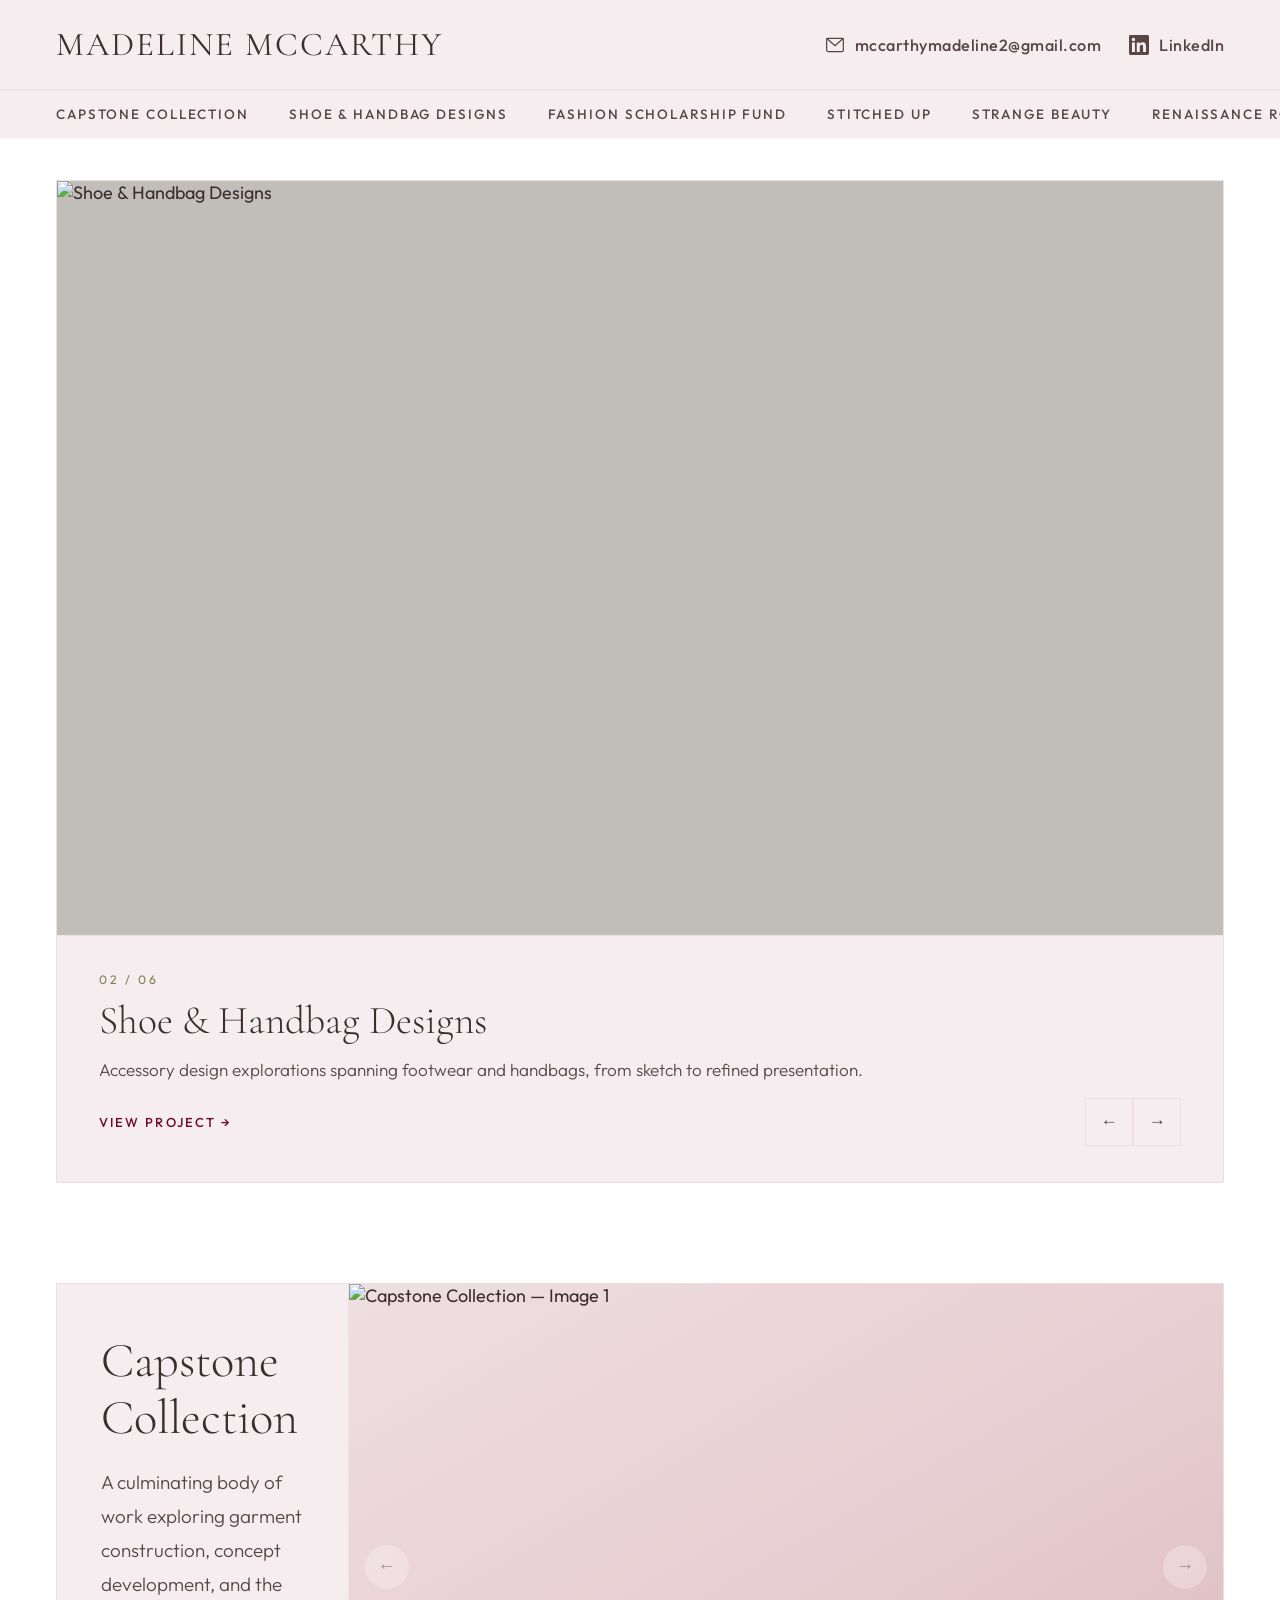
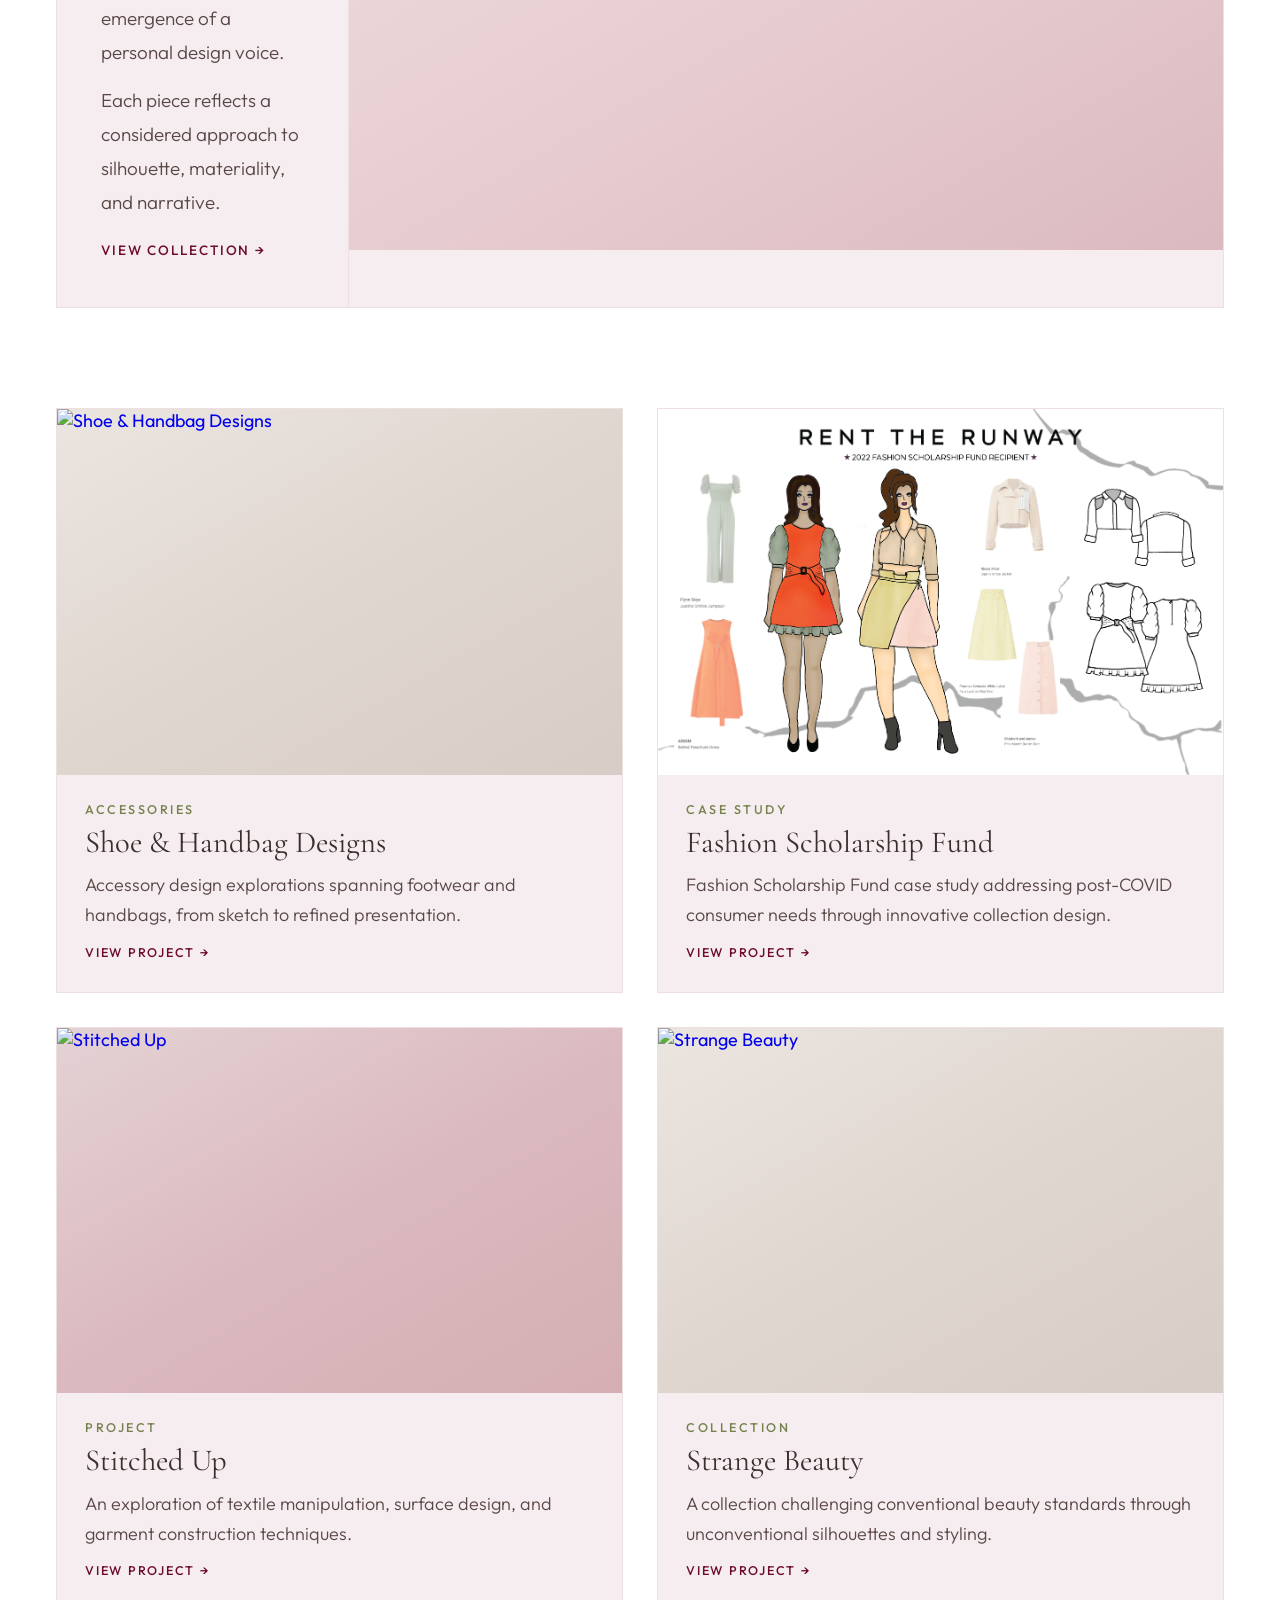
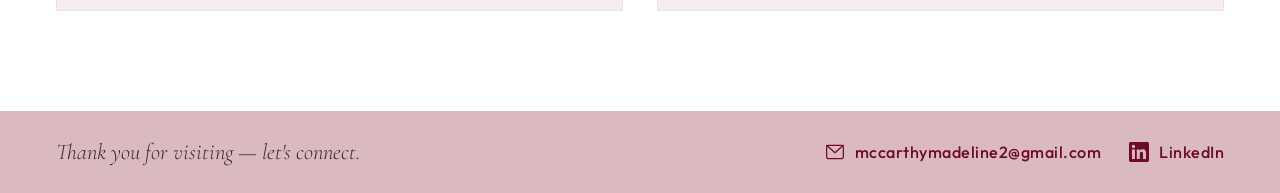
==== index.html @ 7f9cec61 "Fix Renaissance Romance nav link getting cut off in grid layouts The base .header-nav a has white-sp" ====
<!DOCTYPE html>
<html lang="en">
<head>
    <meta charset="UTF-8">
    <meta name="viewport" content="width=device-width, initial-scale=1.0">
    <title>Madeline McCarthy — Fashion Designer</title>
    <meta name="description" content="Madeline McCarthy - Fashion Designer specializing in children's wear, sleepwear, and trend-forward design.">
    <link rel="preconnect" href="https://fonts.googleapis.com">
    <link rel="preconnect" href="https://fonts.gstatic.com" crossorigin>
    <link href="https://fonts.googleapis.com/css2?family=Cormorant+Garamond:ital,wght@0,300;0,400;0,500;0,600;1,300;1,400&family=Outfit:wght@300;400;500;600&display=swap" rel="stylesheet">
    <style>
        :root {
            --gray: #C1BEB9;
            --gold-fusion: #75824D;
            --pale-silver: #DBBABF;
            --china-rose: #B05276;
            --burgundy: #7D0531;

            --white: #FFFFFF;
            --blush-whisper: #F5EDEF;
            --blush-mist: #EEDFE1;
            --pale-pink: #E8CED2;

            --text-primary: #3D2E2E;
            --text-body: #5A4646;
            --text-on-pale: #4A3636;
            --text-accent: #6E0A2C;

            --section-gap: 100px;
            --pad: 56px;
            --max-w: 1400px;

            --font-display: 'Cormorant Garamond', serif;
            --font-body: 'Outfit', sans-serif;
            --ease: cubic-bezier(0.25, 0.46, 0.45, 0.94);
        }

        *, *::before, *::after { margin: 0; padding: 0; box-sizing: border-box; }
        html { scroll-behavior: smooth; font-size: 112.5%; }
        body {
            font-family: var(--font-body);
            color: var(--text-primary);
            background: var(--white);
            overflow-x: hidden;
        }

        body.menu-open {
            overflow: hidden;
        }

        /* ========== HEADER ========== */
        .site-header {
            position: fixed;
            top: 0; left: 0; width: 100%;
            z-index: 1000;
            background: var(--blush-whisper);
            box-shadow: 0 1px 0 rgba(0,0,0,0.04);
        }

        .header-top {
            display: flex;
            align-items: center;
            justify-content: space-between;
            padding: 24px var(--pad);
        }

        .header-logo {
            flex-shrink: 0;
        }

        .header-logo a {
            font-family: var(--font-display);
            font-size: 1.85rem;
            font-weight: 400;
            letter-spacing: 0.06em;
            color: var(--text-primary);
            text-decoration: none;
            text-transform: uppercase;
            white-space: nowrap;
        }

        .site-header.menu-open .header-logo a { color: var(--text-primary); }

        /* Shared contact link style — header + footer */
        .contact-link {
            display: flex;
            align-items: center;
            gap: 10px;
            font-family: var(--font-body);
            font-size: 0.9rem;
            font-weight: 500;
            letter-spacing: 0.03em;
            text-decoration: none;
            transition: color 0.3s;
            white-space: nowrap;
        }

        .contact-link .c-icon {
            width: 20px; height: 20px;
            flex-shrink: 0;
        }

        /* Header contact colors */
        .header-contact {
            display: flex;
            align-items: center;
            justify-content: flex-end;
            gap: 28px;
            flex-wrap: nowrap;
        }

        .header-contact .contact-link {
            color: var(--text-body);
        }

        .header-contact .contact-link:hover { color: var(--china-rose); }

        .header-nav {
            border-top: 1px solid rgba(0,0,0,0.05);
            padding: 0 var(--pad);
            overflow-x: visible;
            scrollbar-width: none;
        }

        .header-nav::-webkit-scrollbar { display: none; }

        .header-nav ul {
            display: flex;
            align-items: center;
            list-style: none;
            white-space: nowrap;
        }

        .header-nav a {
            display: block;
            padding: 15px 20px;
            font-size: 0.75rem;
            font-weight: 500;
            letter-spacing: 0.14em;
            text-transform: uppercase;
            color: var(--text-body);
            text-decoration: none;
            position: relative;
            transition: color 0.3s;
            white-space: nowrap;
        }

        .header-nav li:first-child a { padding-left: 0; }

        .header-nav a::after {
            content: '';
            position: absolute;
            bottom: 9px; left: 18px; right: 18px;
            height: 1px;
            background: var(--china-rose);
            transform: scaleX(0);
            transform-origin: left;
            transition: transform 0.4s var(--ease);
        }

        .header-nav li:first-child a::after { left: 0; }
        .header-nav a:hover::after { transform: scaleX(1); }
        .header-nav a:hover { color: var(--china-rose); }

        .hamburger {
            display: none;
            flex-direction: column;
            gap: 5px;
            background: none;
            border: none;
            cursor: pointer;
            padding: 4px;
            z-index: 1001;
        }

        .hamburger span {
            display: block;
            width: 24px; height: 1.5px;
            background: var(--text-primary);
            transition: all 0.3s;
        }

        .site-header.menu-open .hamburger span { background: var(--text-primary); }

        .hamburger[aria-expanded="true"] span:nth-child(1) {
            transform: translateY(6.5px) rotate(45deg);
        }

        .hamburger[aria-expanded="true"] span:nth-child(2) {
            opacity: 0;
        }

        .hamburger[aria-expanded="true"] span:nth-child(3) {
            transform: translateY(-6.5px) rotate(-45deg);
        }

        /* ========== HERO CARD ========== */
        .hero {
            padding-top: 180px;
            padding-bottom: var(--section-gap);
            background: var(--white);
        }

        .hero-card {
            max-width: var(--max-w);
            margin: 0 auto;
            background: var(--blush-whisper);
            border: 1px solid var(--blush-mist);
            overflow: hidden;
        }

        .hero-card-image {
            position: relative;
            width: 100%;
            aspect-ratio: 17/11;
            overflow: hidden;
            background: var(--gray);
        }

        .hero-slide {
            position: absolute; inset: 0;
            opacity: 0;
            z-index: 0;
            transition: opacity 1.2s var(--ease);
        }

        .hero-slide.active { opacity: 1; z-index: 1; }

        .hero-slide img {
            width: 100%;
            height: 100%;
            object-fit: contain;
            display: block;
        }

        .hero-card-info {
            padding: 36px 42px;
            border-top: 1px solid var(--blush-mist);
        }

        .hero-card-text {
            min-width: 0;
        }

        .hero-card-bottom {
            display: flex;
            align-items: center;
            justify-content: space-between;
            margin-top: 14px;
        }

        .counter-text {
            font-size: 0.68rem;
            letter-spacing: 0.22em;
            text-transform: uppercase;
            color: var(--gold-fusion);
            margin-bottom: 10px;
        }

        .hero-card-info h2 {
            font-family: var(--font-display);
            font-size: 2.2rem;
            font-weight: 300;
            color: var(--text-primary);
            line-height: 1.2;
            margin-bottom: 10px;
        }

        .hero-card-info p {
            font-size: 0.95rem;
            font-weight: 300;
            color: var(--text-body);
            line-height: 1.7;
        }

        .hero-link {
            display: inline-block;
            font-size: 0.72rem;
            font-weight: 500;
            letter-spacing: 0.16em;
            text-transform: uppercase;
            color: var(--text-accent);
            text-decoration: none;
            transition: color 0.3s;
        }

        .hero-link:hover { color: var(--china-rose); }

        .arrow-row {
            display: flex;
            gap: 1px;
            flex-shrink: 0;
        }

        .arrow-btn {
            width: 48px; height: 48px;
            border: 1px solid var(--blush-mist);
            background: transparent;
            color: var(--text-body);
            cursor: pointer;
            display: flex;
            align-items: center;
            justify-content: center;
            font-size: 0.95rem;
            transition: all 0.3s;
        }

        .arrow-btn:hover {
            background: var(--blush-mist);
            color: var(--text-accent);
            border-color: var(--pale-pink);
        }

        .arrow-btn + .arrow-btn { margin-left: -1px; }

        /* Placeholders and images */
        .ph {
            width: 100%; height: 100%;
            display: flex;
            align-items: center;
            justify-content: center;
            position: relative;
            overflow: hidden;
        }

        .ph img {
            width: 100%;
            height: 100%;
            object-fit: contain;
            display: block;
        }

        .ph-blush { background: linear-gradient(150deg, #eedfe1 0%, #e8ced2 50%, #dbbabf 100%); }
        .ph-silver { background: linear-gradient(150deg, #e4d2d5 0%, #dbbabf 50%, #d4aeb3 100%); }
        .ph-light { background: linear-gradient(150deg, #ebe5e0 0%, #e0d6d0 50%, #d8cdc6 100%); }

        /* ========== CONTENT WRAPPER ========== */
        .content-wrap {
            max-width: var(--max-w);
            margin: 0 auto;
            padding: 0 var(--pad);
        }

        /* ========== FEATURED ========== */
        .featured-wrap {
            padding-bottom: var(--section-gap);
        }

        .featured {
            display: grid;
            grid-template-columns: 1fr 3fr;
            background: var(--blush-whisper);
            border: 1px solid var(--blush-mist);
            max-width: var(--max-w);
            margin: 0 auto;
        }

        .featured-text {
            display: flex;
            flex-direction: column;
            justify-content: center;
            padding: 48px 44px;
            border-right: 1px solid var(--blush-mist);
        }

        .featured-text h2 {
            font-family: var(--font-display);
            font-size: 2.7rem;
            font-weight: 300;
            color: var(--text-primary);
            line-height: 1.18;
            margin-bottom: 18px;
        }

        .featured-text p {
            font-size: 1.05rem;
            font-weight: 300;
            color: var(--text-body);
            line-height: 1.8;
            margin-bottom: 14px;
        }

        .featured-cta {
            display: inline-block;
            margin-top: 8px;
            font-size: 0.75rem;
            font-weight: 500;
            letter-spacing: 0.14em;
            text-transform: uppercase;
            color: var(--text-accent);
            text-decoration: none;
            transition: color 0.3s;
        }

        .featured-cta:hover {
            color: var(--china-rose);
        }

        /* Featured slideshow */
        .feat-ss {
            position: relative;
            overflow: hidden;
            aspect-ratio: 17/11;
        }

        .feat-slide {
            position: absolute; inset: 0;
            opacity: 0;
            z-index: 0;
            transition: opacity 0.8s var(--ease);
        }

        .feat-slide.active { opacity: 1; z-index: 1; }

        .feat-arrow {
            position: absolute;
            top: 50%;
            transform: translateY(-50%);
            z-index: 5;
            width: 44px; height: 44px;
            border: none;
            border-radius: 50%;
            background: rgba(255,255,255,0.25);
            color: rgba(61,46,46,0.45);
            cursor: pointer;
            display: flex;
            align-items: center;
            justify-content: center;
            font-size: 1rem;
            transition: background 0.3s, color 0.3s;
        }

        .feat-arrow:hover {
            background: rgba(255,255,255,0.55);
            color: var(--text-primary);
        }

        .feat-arrow--prev { left: 16px; }
        .feat-arrow--next { right: 16px; }

        /* ========== WORKS ========== */
        .works-wrap {
            padding-bottom: var(--section-gap);
        }

        .works-grid {
            display: grid;
            grid-template-columns: 1fr 1fr;
            gap: 34px;
            max-width: var(--max-w);
            margin: 0 auto;
        }

        .work-card {
            background: var(--blush-whisper);
            overflow: hidden;
            text-decoration: none;
            display: block;
            border: 1px solid var(--blush-mist);
            transition: transform 0.5s var(--ease), box-shadow 0.5s var(--ease);
        }

        .work-card:hover {
            transform: translateY(-3px);
            box-shadow: 0 10px 32px rgba(176,82,118,0.07);
        }

        .work-card-image {
            width: 100%;
            aspect-ratio: 17/11;
            overflow: hidden;
        }

        .work-card-body { padding: 26px 28px 30px; }

        .work-card-tag {
            font-size: 0.7rem;
            font-weight: 500;
            letter-spacing: 0.2em;
            text-transform: uppercase;
            color: var(--gold-fusion);
            margin-bottom: 6px;
        }

        .work-card h3 {
            font-family: var(--font-display);
            font-size: 1.7rem;
            font-weight: 400;
            color: var(--text-primary);
            line-height: 1.3;
            margin-bottom: 8px;
        }

        .work-desc {
            font-size: 1rem;
            font-weight: 300;
            color: var(--text-body);
            line-height: 1.65;
        }

        .work-view {
            display: inline-block;
            margin-top: 14px;
            font-size: 0.7rem;
            font-weight: 500;
            letter-spacing: 0.14em;
            text-transform: uppercase;
            color: var(--text-accent);
            transition: color 0.3s;
        }

        .work-card:hover .work-view { color: var(--china-rose); }

        /* ========== FOOTER ========== */
        .site-footer {
            background: var(--pale-silver);
            padding: 24px var(--pad);
        }

        .footer-inner {
            display: flex;
            align-items: center;
            justify-content: space-between;
        }

        .footer-message p {
            font-family: var(--font-display);
            font-size: 1.25rem;
            font-weight: 300;
            font-style: italic;
            color: var(--text-primary);
            line-height: 1.5;
            white-space: nowrap;
        }

        .footer-contact {
            display: flex;
            align-items: center;
            gap: 28px;
            flex-shrink: 0;
        }

        .footer-contact .contact-link {
            color: var(--text-accent);
        }

        .footer-contact .contact-link:hover { color: var(--china-rose); }

        /* ========== RESPONSIVE ========== */

        /* --- 3-column nav grid --- */
        @media (max-width: 1240px) {
            .header-top {
                gap: 12px 20px;
            }

            .header-contact {
                gap: 10px 18px;
            }

            .header-contact .contact-link {
                font-size: 0.82rem;
            }

            .header-nav ul {
                display: grid;
                grid-template-columns: repeat(3, minmax(0, 1fr));
                column-gap: 22px;
                row-gap: 2px;
                white-space: normal;
            }

            .header-nav li {
                min-width: 0;
            }

            .header-nav a {
                padding: 12px 0;
                font-size: 0.7rem;
                letter-spacing: 0.12em;
                white-space: normal;
            }

            .header-nav a::after {
                left: 0;
                right: 0;
            }
        }

        @media (max-width: 1024px) {
            :root { --pad: 42px; --section-gap: 72px; }
            .featured { grid-template-columns: 1fr 2fr; }
            .featured-text { padding: 40px 34px; }
            .featured-text h2 { font-size: 2rem; }
        }

        /* --- 2-column nav grid --- */
        @media (max-width: 1040px) {
            .header-contact {
                gap: 8px 12px;
            }

            .header-contact .contact-link {
                font-size: 0.76rem;
            }

            .header-nav ul {
                grid-template-columns: repeat(2, minmax(0, 1fr));
                column-gap: 16px;
            }

            .header-nav a {
                font-size: 0.68rem;
            }
        }

        /* Hide contact from top bar when 2-col grid is tight */
        @media (max-width: 860px) {
            .header-contact {
                display: none;
            }

            .header-top {
                padding: 18px var(--pad);
            }
        }

        /* --- Hamburger menu --- */
        @media (max-width: 680px) {
            .hamburger { display: flex; }
            .header-contact, .header-nav { display: none; }

            .header-nav.open {
                display: flex;
                flex-direction: column;
                justify-content: flex-start;
                position: fixed;
                top: 0; left: 0;
                width: 100%; height: 100vh;
                background: var(--white);
                padding: 90px 28px 32px;
                border: none;
                z-index: 999;
                overflow-y: auto;
            }

            .header-nav.open ul {
                display: flex;
                flex-direction: column;
                align-items: flex-start;
                width: 100%;
            }

            .header-nav.open li {
                width: 100%;
            }

            .header-nav.open a {
                font-size: 0.92rem;
                padding: 14px 0;
                color: var(--text-primary) !important;
            }

            .header-nav.open a::after {
                display: none;
            }

            .header-nav.open .mobile-contact {
                display: flex !important;
                flex-direction: column;
                align-items: flex-start;
                gap: 14px;
                margin-top: auto;
                padding-top: 24px;
                border-top: 1px solid var(--pale-pink);
                width: 100%;
            }

            .header-nav.open .mobile-contact .contact-link {
                display: flex;
                flex-direction: row;
                align-items: center;
                color: var(--text-primary) !important;
                font-size: 0.8rem;
                gap: 10px;
                line-height: 1.2;
                white-space: normal;
            }

            .header-nav.open .mobile-contact .contact-link::after { display: none; }
            .header-nav.open .mobile-contact .c-icon {
                filter: none;
                width: 20px;
                height: 20px;
                flex-shrink: 0;
            }
        }

        @media (max-width: 768px) {
            :root { --pad: 28px; --section-gap: 80px; }

            .hero-card-info {
                padding: 24px var(--pad);
            }

            .hero-card-info h2 { font-size: 1.55rem; }

            .hero-card-bottom {
                flex-direction: column;
                align-items: flex-start;
                gap: 16px;
            }

            .featured {
                grid-template-columns: 1fr;
                min-height: auto;
            }

            .featured-text {
                padding: 32px var(--pad);
                border-right: none;
                border-bottom: 1px solid var(--blush-mist);
            }

            .works-grid { grid-template-columns: 1fr; }

            .site-footer { padding: 24px var(--pad); }

            .footer-inner {
                flex-direction: column;
                align-items: center;
                gap: 18px;
                text-align: center;
            }

            .footer-message p { white-space: normal; }

            .footer-contact {
                flex-direction: column;
                align-items: center;
                gap: 10px;
            }
        }
    </style>
</head>
<body>

    <!-- HEADER -->
    <header class="site-header" id="siteHeader">
        <div class="header-top">
            <div class="header-logo"><a href="index.html">Madeline McCarthy</a></div>
            <div class="header-contact">
                <a href="mailto:mccarthymadeline2@gmail.com" class="contact-link">
                    <svg class="c-icon" viewBox="0 0 24 24" fill="none" stroke="currentColor" stroke-width="1.5" stroke-linecap="round" stroke-linejoin="round"><rect x="2" y="4" width="20" height="16" rx="2"/><path d="M22 4L12 13L2 4"/></svg>
                    mccarthymadeline2@gmail.com
                </a>
                <a href="https://www.linkedin.com/in/madeline-mccarthy-31020b167" target="_blank" class="contact-link">
                    <svg class="c-icon" viewBox="0 0 24 24" fill="currentColor"><path d="M20.447 20.452h-3.554v-5.569c0-1.328-.027-3.037-1.852-3.037-1.853 0-2.136 1.445-2.136 2.939v5.667H9.351V9h3.414v1.561h.046c.477-.9 1.637-1.85 3.37-1.85 3.601 0 4.267 2.37 4.267 5.455v6.286zM5.337 7.433a2.062 2.062 0 01-2.063-2.065 2.064 2.064 0 112.063 2.065zm1.782 13.019H3.555V9h3.564v11.452zM22.225 0H1.771C.792 0 0 .774 0 1.729v20.542C0 23.227.792 24 1.771 24h20.451C23.2 24 24 23.227 24 22.271V1.729C24 .774 23.2 0 22.222 0h.003z"/></svg>
                    LinkedIn
                </a>
            </div>
            <button class="hamburger" id="hamburger" type="button" aria-label="Open menu" aria-controls="headerNav" aria-expanded="false"><span></span><span></span><span></span></button>
        </div>
        <nav class="header-nav" id="headerNav">
            <ul>
                <li><a href="senior-thesis.html">Capstone Collection</a></li>
                <li><a href="shoe-handbag.html">Shoe &amp; Handbag Designs</a></li>
                <li><a href="fsf-case-study.html">Fashion Scholarship Fund</a></li>
                <li><a href="stitched-up.html">Stitched Up</a></li>
                <li><a href="strange-beauty.html">Strange Beauty</a></li>
                <li><a href="renaissance-romance.html">Renaissance Romance</a></li>
            </ul>
            <div class="mobile-contact" style="display:none">
                <a href="mailto:mccarthymadeline2@gmail.com" class="contact-link">
                    <svg class="c-icon" viewBox="0 0 24 24" fill="none" stroke="currentColor" stroke-width="1.5" stroke-linecap="round" stroke-linejoin="round"><rect x="2" y="4" width="20" height="16" rx="2"/><path d="M22 4L12 13L2 4"/></svg>
                    mccarthymadeline2@gmail.com
                </a>
                <a href="https://www.linkedin.com/in/madeline-mccarthy-31020b167" target="_blank" class="contact-link">
                    <svg class="c-icon" viewBox="0 0 24 24" fill="currentColor"><path d="M20.447 20.452h-3.554v-5.569c0-1.328-.027-3.037-1.852-3.037-1.853 0-2.136 1.445-2.136 2.939v5.667H9.351V9h3.414v1.561h.046c.477-.9 1.637-1.85 3.37-1.85 3.601 0 4.267 2.37 4.267 5.455v6.286zM5.337 7.433a2.062 2.062 0 01-2.063-2.065 2.064 2.064 0 112.063 2.065zm1.782 13.019H3.555V9h3.564v11.452zM22.225 0H1.771C.792 0 0 .774 0 1.729v20.542C0 23.227.792 24 1.771 24h20.451C23.2 24 24 23.227 24 22.271V1.729C24 .774 23.2 0 22.222 0h.003z"/></svg>
                    LinkedIn
                </a>
            </div>
        </nav>
    </header>

    <!-- HERO -->
    <section class="hero" id="hero">
        <div class="content-wrap">
            <div class="hero-card">
                <div class="hero-card-image" id="heroImageWrap">
                    <div class="hero-slide active"><img src="images/hero/01_Website_Title_Pgs_SS3_Perspective.png" alt="Capstone Collection"></div>
                    <div class="hero-slide"><img src="images/hero/02_Website_Title_Pgs_SS2_Expression.png" alt="Shoe &amp; Handbag Designs"></div>
                    <div class="hero-slide"><img src="images/hero/03_Website_Title_Pgs_SS1_RTR_X_Stitched_Up.png" alt="Fashion Scholarship Fund"></div>
                    <div class="hero-slide"><img src="images/hero/04_Website_Title_Pgs_SS5_Stitched_Up.png" alt="Stitched Up"></div>
                    <div class="hero-slide"><img src="images/hero/05_Website_Title_Pgs_SS4_Strange_Beauty.png" alt="Strange Beauty"></div>
                    <div class="hero-slide"><img src="images/hero/06_Website_Title_Pgs_SS6_Renaissance_Romance.png" alt="Renaissance Romance"></div>
                </div>
                <div class="hero-card-info">
                    <div class="hero-card-text">
                        <div class="counter-text" id="heroCounter">01 / 06</div>
                        <h2 id="heroTitle">Capstone Collection</h2>
                        <p id="heroDesc">A culminating body of work exploring garment construction, concept development, and personal design voice.</p>
                    </div>
                    <div class="hero-card-bottom">
                        <a href="senior-thesis.html" class="hero-link" id="heroLink">View Project &rarr;</a>
                        <div class="arrow-row">
                            <button class="arrow-btn" id="heroPrev" aria-label="Previous">&#8592;</button>
                            <button class="arrow-btn" id="heroNext" aria-label="Next">&#8594;</button>
                        </div>
                    </div>
                </div>
            </div>
        </div>
    </section>

    <!-- FEATURED -->
    <div class="content-wrap featured-wrap" id="featuredSection">
        <div class="featured">
            <div class="featured-text">
                <h2>Capstone Collection</h2>
                <p>A culminating body of work exploring garment construction, concept development, and the emergence of a personal design voice.</p>
                <p>Each piece reflects a considered approach to silhouette, materiality, and narrative.</p>
                <a href="senior-thesis.html" class="featured-cta">View Collection &rarr;</a>
            </div>
            <div class="feat-ss" id="featSS">
                <div class="feat-slide active"><div class="ph ph-blush"><img src="images/featured/01_Website_Title_Pgs_Highlight_Perspective_1.png" alt="Capstone Collection — Image 1"></div></div>
                <div class="feat-slide"><div class="ph ph-silver"><img src="images/featured/02_Website_Title_Pgs_Highlight_Perspective_2.png" alt="Capstone Collection — Image 2"></div></div>
                <div class="feat-slide"><div class="ph ph-blush"><img src="images/featured/03_Website_Title_Pgs_Highlight_Perspective_3.png" alt="Capstone Collection — Image 3"></div></div>
                <div class="feat-slide"><div class="ph ph-silver"><img src="images/featured/04_Website_Title_Pgs_Highlight_Perspective_4.png" alt="Capstone Collection — Image 4"></div></div>

                <button class="feat-arrow feat-arrow--prev" id="featPrev" aria-label="Previous">&#8592;</button>
                <button class="feat-arrow feat-arrow--next" id="featNext" aria-label="Next">&#8594;</button>
            </div>
        </div>
    </div>

    <!-- WORKS -->
    <div class="content-wrap works-wrap">
        <div class="works-grid">
            <a href="shoe-handbag.html" class="work-card">
                <div class="work-card-image"><div class="ph ph-light"><img src="images/cards/01_Website_Title_Pgs_SS2_Expression.png" alt="Shoe &amp; Handbag Designs"></div></div>
                <div class="work-card-body">
                    <div class="work-card-tag">Accessories</div>
                    <h3>Shoe &amp; Handbag Designs</h3>
                    <p class="work-desc">Accessory design explorations spanning footwear and handbags, from sketch to refined presentation.</p>
                    <span class="work-view">View Project &rarr;</span>
                </div>
            </a>
            <a href="fsf-case-study.html" class="work-card">
                <div class="work-card-image"><div class="ph ph-blush"><img src="images/cards/02_Website_Title_Pgs_SS1_RTR_X_Stitched_Up.png" alt="Fashion Scholarship Fund"></div></div>
                <div class="work-card-body">
                    <div class="work-card-tag">Case Study</div>
                    <h3>Fashion Scholarship Fund</h3>
                    <p class="work-desc">Fashion Scholarship Fund case study addressing post-COVID consumer needs through innovative collection design.</p>
                    <span class="work-view">View Project &rarr;</span>
                </div>
            </a>
            <a href="stitched-up.html" class="work-card">
                <div class="work-card-image"><div class="ph ph-silver"><img src="images/cards/03_Website_Title_Pgs_SS5_Stitched_Up.png" alt="Stitched Up"></div></div>
                <div class="work-card-body">
                    <div class="work-card-tag">Project</div>
                    <h3>Stitched Up</h3>
                    <p class="work-desc">An exploration of textile manipulation, surface design, and garment construction techniques.</p>
                    <span class="work-view">View Project &rarr;</span>
                </div>
            </a>
            <a href="strange-beauty.html" class="work-card">
                <div class="work-card-image"><div class="ph ph-light"><img src="images/cards/04_Website_Title_Pgs_SS4_Strange_Beauty.png" alt="Strange Beauty"></div></div>
                <div class="work-card-body">
                    <div class="work-card-tag">Collection</div>
                    <h3>Strange Beauty</h3>
                    <p class="work-desc">A collection challenging conventional beauty standards through unconventional silhouettes and styling.</p>
                    <span class="work-view">View Project &rarr;</span>
                </div>
            </a>
        </div>
    </div>

    <!-- FOOTER -->
    <footer class="site-footer">
        <div class="footer-inner">
            <div class="footer-message"><p>Thank you for visiting — let's connect.</p></div>
            <div class="footer-contact">
                <a href="mailto:mccarthymadeline2@gmail.com" class="contact-link">
                    <svg class="c-icon" viewBox="0 0 24 24" fill="none" stroke="currentColor" stroke-width="1.5" stroke-linecap="round" stroke-linejoin="round"><rect x="2" y="4" width="20" height="16" rx="2"/><path d="M22 4L12 13L2 4"/></svg>
                    mccarthymadeline2@gmail.com
                </a>
                <a href="https://www.linkedin.com/in/madeline-mccarthy-31020b167" target="_blank" class="contact-link">
                    <svg class="c-icon" viewBox="0 0 24 24" fill="currentColor"><path d="M20.447 20.452h-3.554v-5.569c0-1.328-.027-3.037-1.852-3.037-1.853 0-2.136 1.445-2.136 2.939v5.667H9.351V9h3.414v1.561h.046c.477-.9 1.637-1.85 3.37-1.85 3.601 0 4.267 2.37 4.267 5.455v6.286zM5.337 7.433a2.062 2.062 0 01-2.063-2.065 2.064 2.064 0 112.063 2.065zm1.782 13.019H3.555V9h3.564v11.452zM22.225 0H1.771C.792 0 0 .774 0 1.729v20.542C0 23.227.792 24 1.771 24h20.451C23.2 24 24 23.227 24 22.271V1.729C24 .774 23.2 0 22.222 0h.003z"/></svg>
                    LinkedIn
                </a>
            </div>
        </div>
    </footer>

    <script>
        (function() {
            var allExts = ['.jpg','.jpeg','.png','.webp','.gif','.svg','.JPG','.JPEG','.PNG','.WEBP','.GIF'];
            document.querySelectorAll('img[src]').forEach(function(img) {
                var base = img.src.replace(/\.[^/.]+$/, '');
                var cur = (img.src.match(/\.[^/.]+$/) || [])[0];
                var exts = allExts.filter(function(e) { return e !== cur; });
                var i = 0;
                img.onerror = function() {
                    if (i < exts.length) img.src = base + exts[i++];
                };
            });
        })();

        function slideshow(slides, counterEl, opts = {}) {
            let i = 0;
            const n = slides.length;
            function go(to) {
                i = ((to % n) + n) % n;
                slides.forEach(s => s.classList.remove('active'));
                slides[i].classList.add('active');
                if (counterEl) counterEl.textContent = String(i+1).padStart(2,'0') + ' / ' + String(n).padStart(2,'0');
                if (opts.onUpdate) opts.onUpdate(i);
            }
            return { next: () => go(i+1), prev: () => go(i-1) };
        }

        const heroData = [
            { title: 'Capstone Collection', desc: 'A culminating body of work exploring garment construction, concept development, and personal design voice.', link: 'senior-thesis.html' },
            { title: 'Shoe & Handbag Designs', desc: 'Accessory design explorations spanning footwear and handbags, from sketch to refined presentation.', link: 'shoe-handbag.html' },
            { title: 'Fashion Scholarship Fund', desc: 'Fashion Scholarship Fund case study addressing post-COVID consumer needs through innovative collection design.', link: 'fsf-case-study.html' },
            { title: 'Stitched Up', desc: 'An exploration of textile manipulation, surface design, and garment construction techniques.', link: 'stitched-up.html' },
            { title: 'Strange Beauty', desc: 'A collection challenging conventional beauty standards through unconventional silhouettes and styling.', link: 'strange-beauty.html' },
            { title: 'Renaissance Romance', desc: 'Romantic silhouettes and historical references reinterpreted through a modern design lens.', link: 'renaissance-romance.html' }
        ];

        const tEl = document.getElementById('heroTitle'), dEl = document.getElementById('heroDesc'), lEl = document.getElementById('heroLink');
        const hero = slideshow(document.querySelectorAll('.hero-slide'), document.getElementById('heroCounter'), {
            onUpdate: i => { tEl.textContent = heroData[i].title; dEl.textContent = heroData[i].desc; lEl.href = heroData[i].link; }
        });

        document.getElementById('heroNext').addEventListener('click', hero.next);
        document.getElementById('heroPrev').addEventListener('click', hero.prev);

        let auto = setInterval(hero.next, 6000);
        const heroCard = document.querySelector('.hero-card');
        heroCard.addEventListener('mouseenter', () => clearInterval(auto));
        heroCard.addEventListener('mouseleave', () => { auto = setInterval(hero.next, 6000); });

        const feat = slideshow(document.querySelectorAll('.feat-slide'), null);
        document.getElementById('featNext').addEventListener('click', feat.next);
        document.getElementById('featPrev').addEventListener('click', feat.prev);

        const hdr = document.getElementById('siteHeader');

        const menuBtn = document.getElementById('hamburger');
        const menuNav = document.getElementById('headerNav');
        const mobileMenuBreakpoint = 680;

        function isMobileMenuViewport() {
            return window.innerWidth <= mobileMenuBreakpoint;
        }

        function setMobileMenu(open) {
            menuNav.classList.toggle('open', open);
            hdr.classList.toggle('menu-open', open);
            document.body.classList.toggle('menu-open', open && isMobileMenuViewport());
            menuBtn.setAttribute('aria-expanded', String(open));
            menuBtn.setAttribute('aria-label', open ? 'Close menu' : 'Open menu');
        }

        menuBtn.addEventListener('click', () => {
            setMobileMenu(!menuNav.classList.contains('open'));
        });

        menuNav.querySelectorAll('a').forEach(link => {
            link.addEventListener('click', () => setMobileMenu(false));
        });

        document.addEventListener('keydown', e => {
            if (e.key === 'Escape' && menuNav.classList.contains('open')) {
                setMobileMenu(false);
            }
        });

        document.addEventListener('click', e => {
            if (!menuNav.classList.contains('open') || !isMobileMenuViewport()) return;
            if (menuNav.contains(e.target) || menuBtn.contains(e.target)) return;
            setMobileMenu(false);
        });

        window.addEventListener('resize', () => {
            if (!isMobileMenuViewport() && menuNav.classList.contains('open')) {
                setMobileMenu(false);
            }
        });

    </script>
</body>
</html>
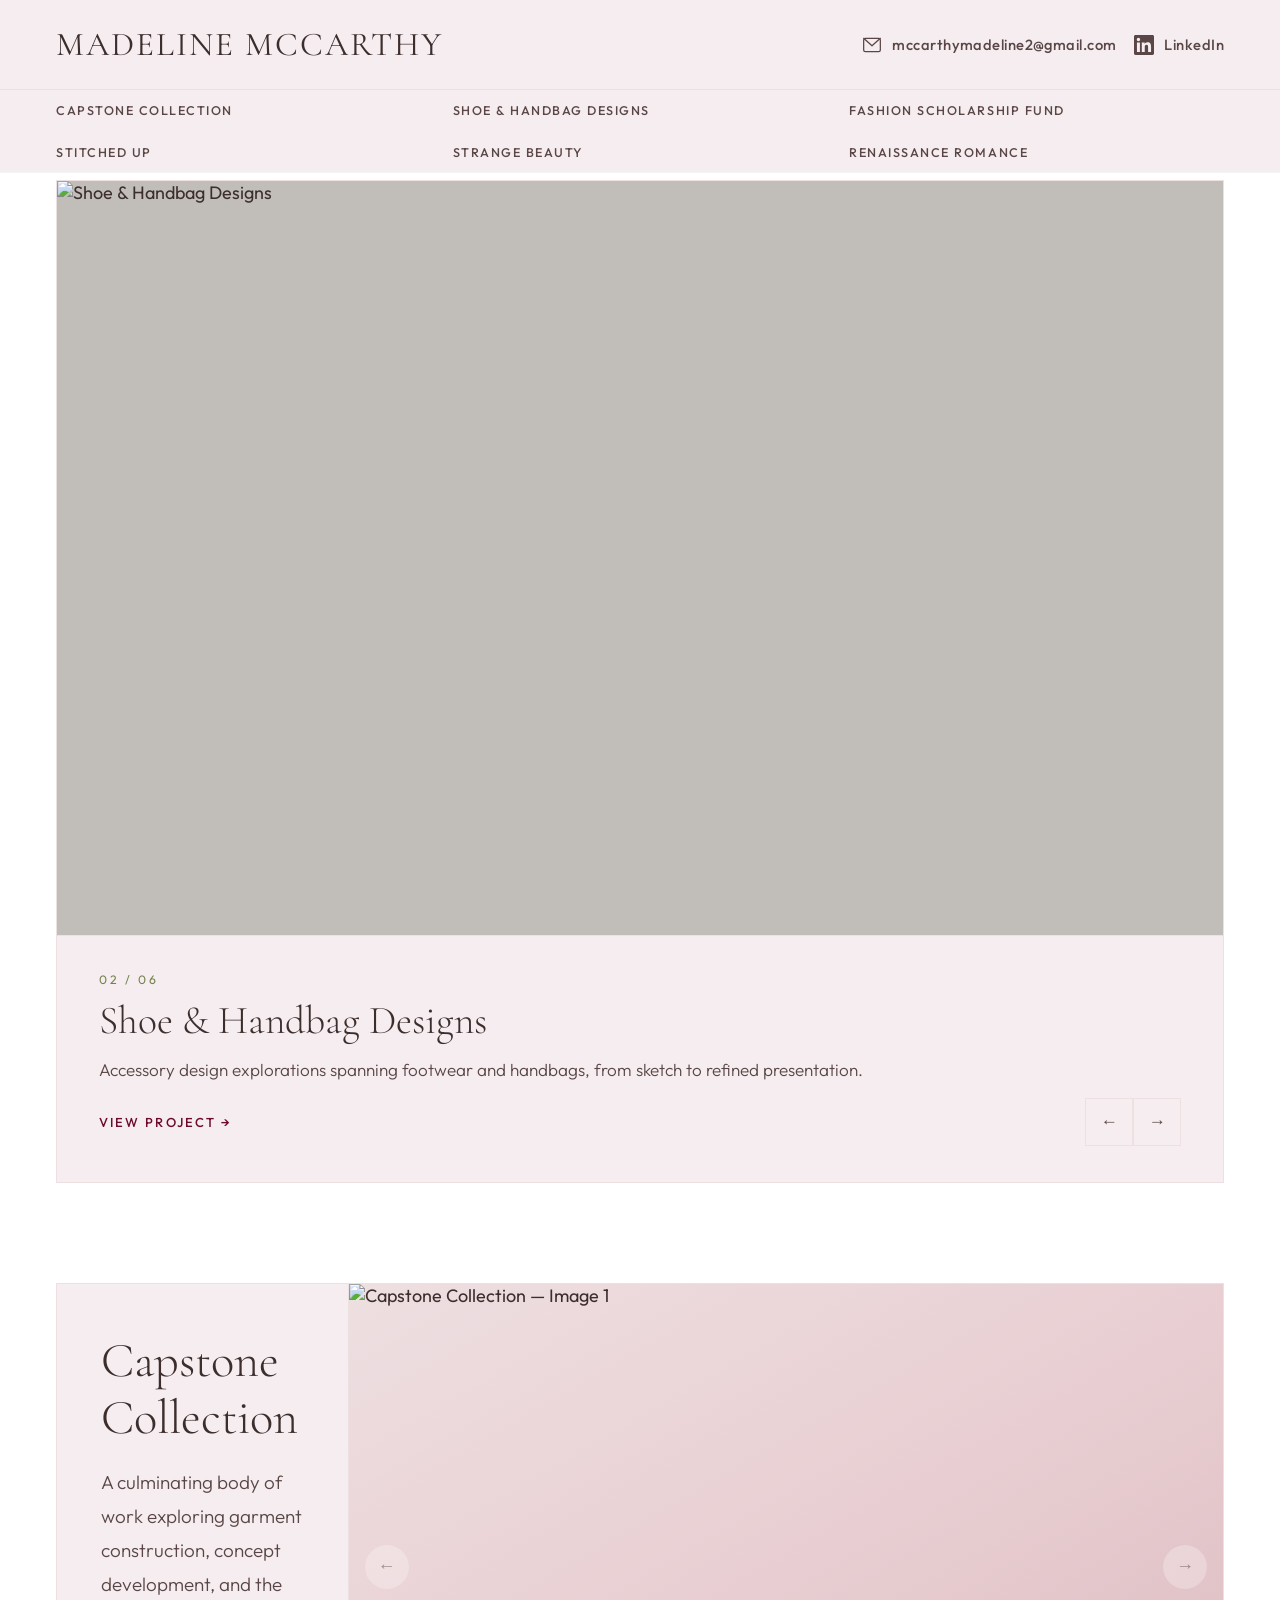
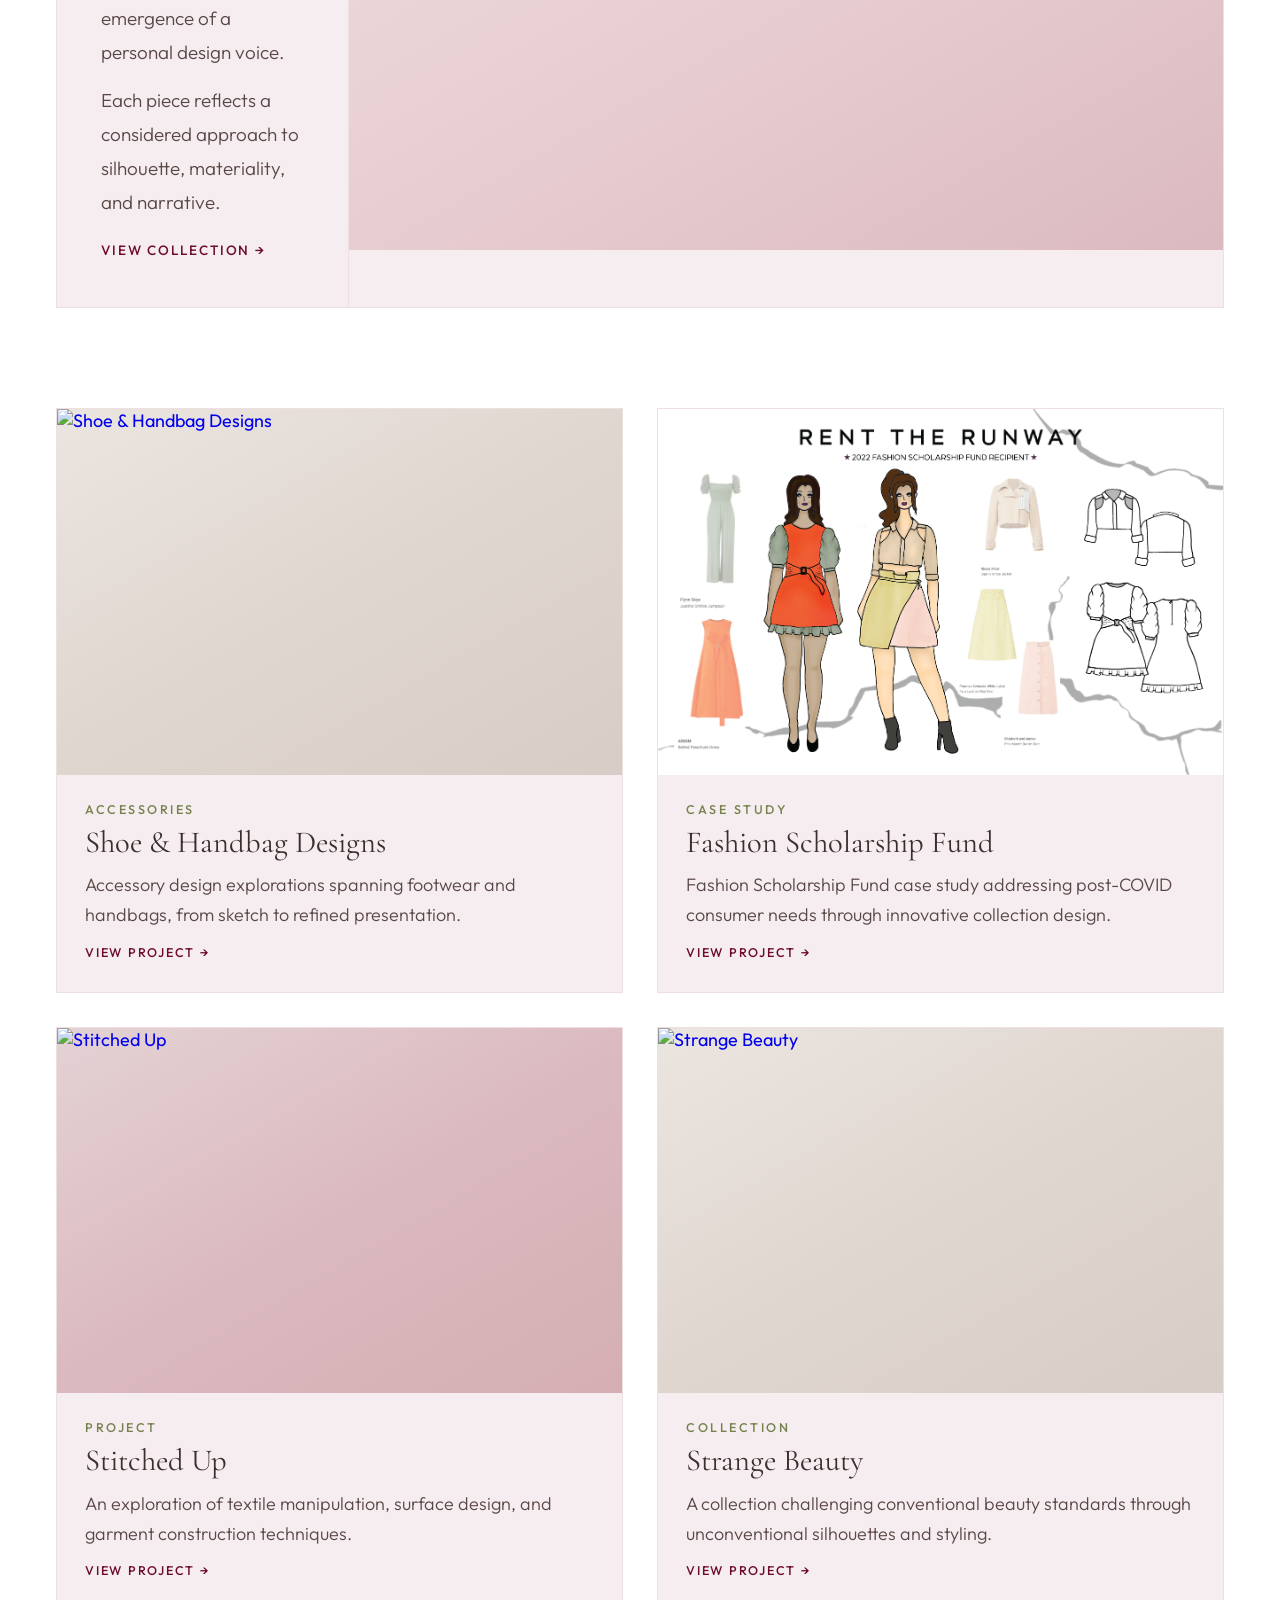
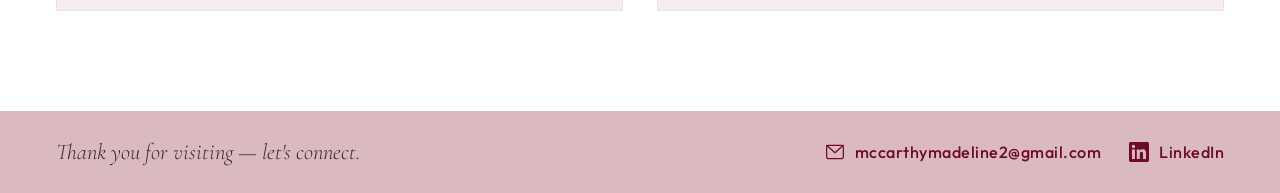
==== commit aa0d1d64: "Fix nav overflow: raise 3-col grid breakpoint from 1240px to 1400px The 6 nav links in a single flex" ====
--- a/index.html
+++ b/index.html
@@ -549,7 +549,7 @@
         /* ========== RESPONSIVE ========== */
 
         /* --- 3-column nav grid --- */
-        @media (max-width: 1240px) {
+        @media (max-width: 1400px) {
             .header-top {
                 gap: 12px 20px;
             }
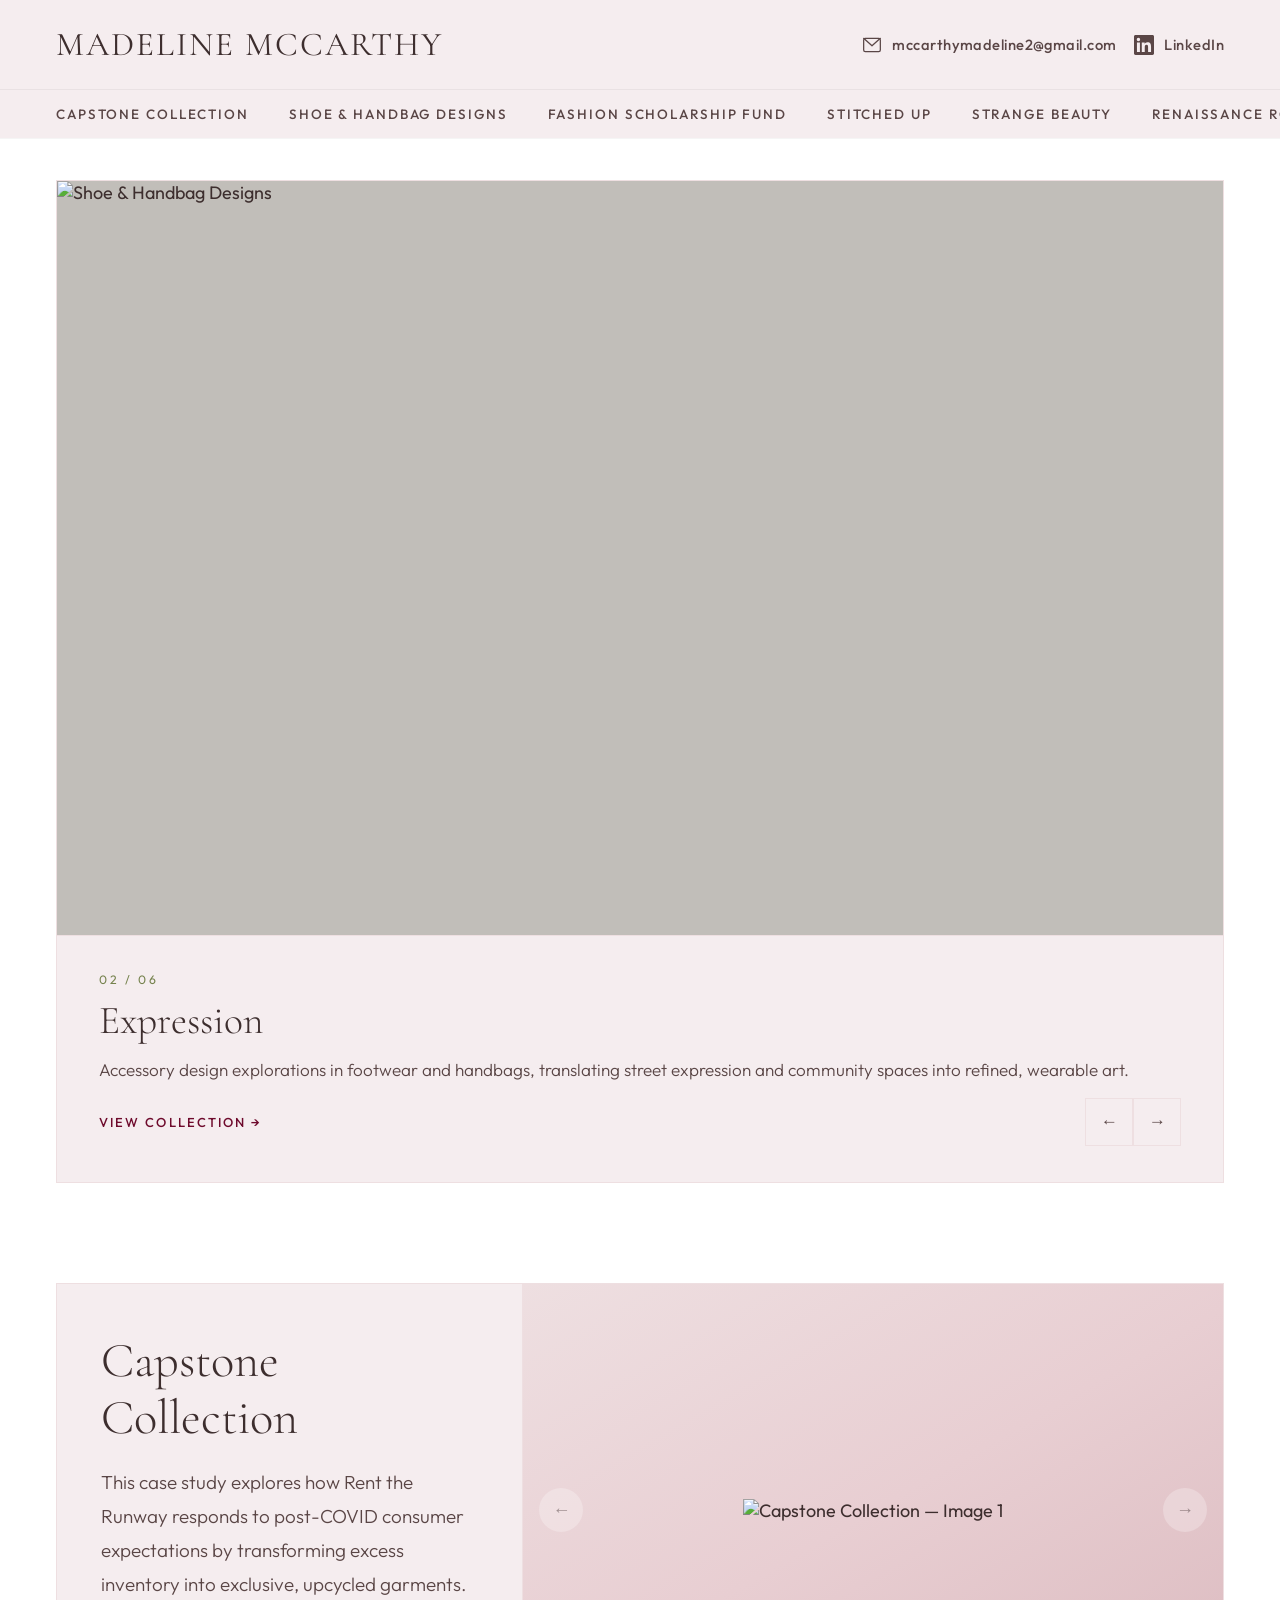
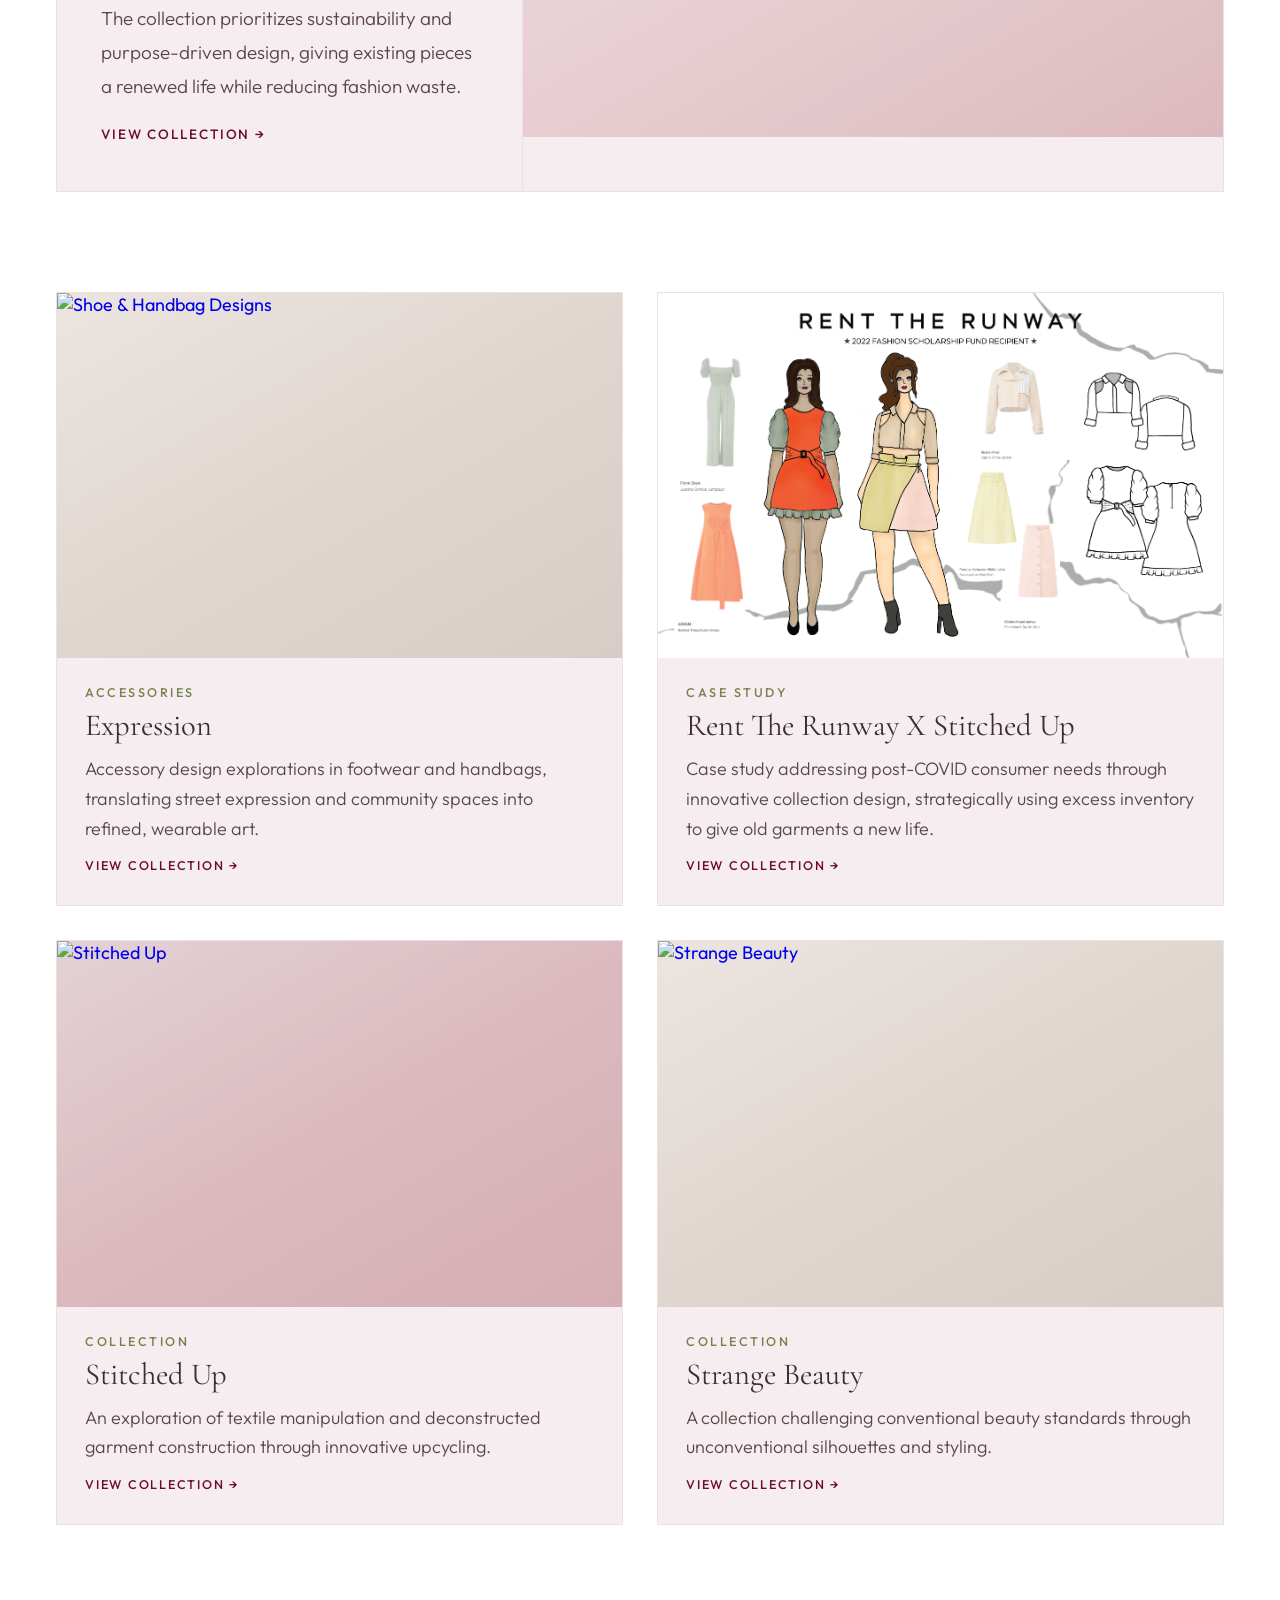
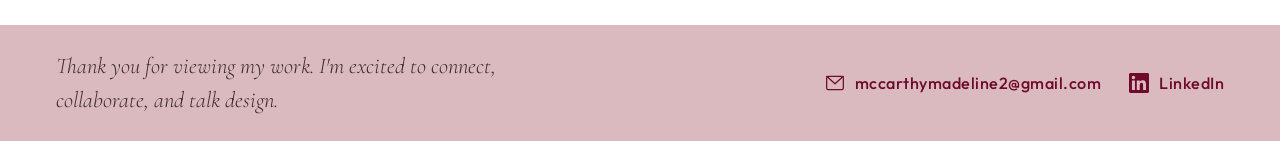
==== commit a1a28e70: "prelaunch" ====
--- a/index.html
+++ b/index.html
@@ -131,8 +131,12 @@
             white-space: nowrap;
         }
 
+        .header-nav li {
+            width: fit-content;
+        }
+
         .header-nav a {
-            display: block;
+            display: table;
             padding: 15px 20px;
             font-size: 0.75rem;
             font-weight: 500;
@@ -147,20 +151,21 @@
 
         .header-nav li:first-child a { padding-left: 0; }
 
-        .header-nav a::after {
+        .header-nav a span { position: relative; display: inline-block; }
+        .header-nav a span::after {
             content: '';
             position: absolute;
-            bottom: 9px; left: 18px; right: 18px;
+            bottom: 0;
+            left: 0;
+            right: 0;
             height: 1px;
             background: var(--china-rose);
             transform: scaleX(0);
             transform-origin: left;
             transition: transform 0.4s var(--ease);
         }
-
-        .header-nav li:first-child a::after { left: 0; }
-        .header-nav a:hover::after { transform: scaleX(1); }
         .header-nav a:hover { color: var(--china-rose); }
+        .header-nav a:hover span::after { transform: scaleX(1); }
 
         .hamburger {
             display: none;
@@ -348,7 +353,9 @@
 
         .featured {
             display: grid;
-            grid-template-columns: 1fr 3fr;
+            grid-template-columns: 2fr 3fr;
+            grid-template-rows: auto;
+            align-items: start;
             background: var(--blush-whisper);
             border: 1px solid var(--blush-mist);
             max-width: var(--max-w);
@@ -361,6 +368,7 @@
             justify-content: center;
             padding: 48px 44px;
             border-right: 1px solid var(--blush-mist);
+            overflow: visible;
         }
 
         .featured-text h2 {
@@ -400,7 +408,10 @@
         .feat-ss {
             position: relative;
             overflow: hidden;
+            width: 100%;
             aspect-ratio: 17/11;
+            max-height: min(65vh, 520px);
+            min-height: 280px;
         }
 
         .feat-slide {
@@ -408,6 +419,19 @@
             opacity: 0;
             z-index: 0;
             transition: opacity 0.8s var(--ease);
+        }
+
+        .feat-slide .ph {
+            width: 100%;
+            height: 100%;
+        }
+
+        .feat-slide .ph img {
+            width: auto;
+            height: auto;
+            max-width: 100%;
+            max-height: 100%;
+            object-fit: contain;
         }
 
         .feat-slide.active { opacity: 1; z-index: 1; }
@@ -511,6 +535,8 @@
 
         .work-card:hover .work-view { color: var(--china-rose); }
 
+        .title-no-wrap { white-space: nowrap; }
+
         /* ========== FOOTER ========== */
         .site-footer {
             background: var(--pale-silver);
@@ -523,6 +549,10 @@
             justify-content: space-between;
         }
 
+        .footer-message {
+            max-width: 480px;
+            text-align: left;
+        }
         .footer-message p {
             font-family: var(--font-display);
             font-size: 1.25rem;
@@ -530,7 +560,7 @@
             font-style: italic;
             color: var(--text-primary);
             line-height: 1.5;
-            white-space: nowrap;
+            white-space: normal;
         }
 
         .footer-contact {
@@ -548,7 +578,6 @@
 
         /* ========== RESPONSIVE ========== */
 
-        /* --- 3-column nav grid --- */
         @media (max-width: 1400px) {
             .header-top {
                 gap: 12px 20px;
@@ -560,30 +589,6 @@
 
             .header-contact .contact-link {
                 font-size: 0.82rem;
-            }
-
-            .header-nav ul {
-                display: grid;
-                grid-template-columns: repeat(3, minmax(0, 1fr));
-                column-gap: 22px;
-                row-gap: 2px;
-                white-space: normal;
-            }
-
-            .header-nav li {
-                min-width: 0;
-            }
-
-            .header-nav a {
-                padding: 12px 0;
-                font-size: 0.7rem;
-                letter-spacing: 0.12em;
-                white-space: normal;
-            }
-
-            .header-nav a::after {
-                left: 0;
-                right: 0;
             }
         }
 
@@ -592,10 +597,11 @@
             .featured { grid-template-columns: 1fr 2fr; }
             .featured-text { padding: 40px 34px; }
             .featured-text h2 { font-size: 2rem; }
-        }
-
-        /* --- 2-column nav grid --- */
-        @media (max-width: 1040px) {
+            .feat-ss { max-height: min(55vh, 420px); min-height: 240px; }
+        }
+
+        /* --- Hamburger menu (no 2-column layout; single row until this breakpoint) --- */
+        @media (max-width: 1200px) {
             .header-contact {
                 gap: 8px 12px;
             }
@@ -604,29 +610,13 @@
                 font-size: 0.76rem;
             }
 
-            .header-nav ul {
-                grid-template-columns: repeat(2, minmax(0, 1fr));
-                column-gap: 16px;
-            }
-
-            .header-nav a {
-                font-size: 0.68rem;
-            }
-        }
-
-        /* Hide contact from top bar when 2-col grid is tight */
-        @media (max-width: 860px) {
+            .header-top {
+                padding: 18px var(--pad);
+            }
+
             .header-contact {
                 display: none;
             }
-
-            .header-top {
-                padding: 18px var(--pad);
-            }
-        }
-
-        /* --- Hamburger menu --- */
-        @media (max-width: 680px) {
             .hamburger { display: flex; }
             .header-contact, .header-nav { display: none; }
 
@@ -661,7 +651,7 @@
                 color: var(--text-primary) !important;
             }
 
-            .header-nav.open a::after {
+            .header-nav.open a span::after {
                 display: none;
             }
 
@@ -722,18 +712,21 @@
                 border-bottom: 1px solid var(--blush-mist);
             }
 
+            .feat-ss {
+                max-height: min(50vh, 380px);
+                min-height: 220px;
+            }
+
             .works-grid { grid-template-columns: 1fr; }
 
             .site-footer { padding: 24px var(--pad); }
 
             .footer-inner {
                 flex-direction: column;
-                align-items: center;
+                align-items: flex-start;
                 gap: 18px;
-                text-align: center;
-            }
-
-            .footer-message p { white-space: normal; }
+                text-align: left;
+            }
 
             .footer-contact {
                 flex-direction: column;
@@ -763,12 +756,12 @@
         </div>
         <nav class="header-nav" id="headerNav">
             <ul>
-                <li><a href="senior-thesis.html">Capstone Collection</a></li>
-                <li><a href="shoe-handbag.html">Shoe &amp; Handbag Designs</a></li>
-                <li><a href="fsf-case-study.html">Fashion Scholarship Fund</a></li>
-                <li><a href="stitched-up.html">Stitched Up</a></li>
-                <li><a href="strange-beauty.html">Strange Beauty</a></li>
-                <li><a href="renaissance-romance.html">Renaissance Romance</a></li>
+                <li><a href="senior-thesis.html"><span>Capstone Collection</span></a></li>
+                <li><a href="shoe-handbag.html"><span>Shoe &amp; Handbag Designs</span></a></li>
+                <li><a href="fsf-case-study.html"><span>Fashion Scholarship Fund</span></a></li>
+                <li><a href="stitched-up.html"><span>Stitched Up</span></a></li>
+                <li><a href="strange-beauty.html"><span>Strange Beauty</span></a></li>
+                <li><a href="renaissance-romance.html"><span>Renaissance Romance</span></a></li>
             </ul>
             <div class="mobile-contact" style="display:none">
                 <a href="mailto:mccarthymadeline2@gmail.com" class="contact-link">
@@ -798,11 +791,11 @@
                 <div class="hero-card-info">
                     <div class="hero-card-text">
                         <div class="counter-text" id="heroCounter">01 / 06</div>
-                        <h2 id="heroTitle">Capstone Collection</h2>
-                        <p id="heroDesc">A culminating body of work exploring garment construction, concept development, and personal design voice.</p>
+                        <h2 id="heroTitle">Perspective</h2>
+                        <p id="heroDesc">A capstone collection investigating perception, movement, and distortion through experimental garment construction and a distinct, futuristic design voice.</p>
                     </div>
                     <div class="hero-card-bottom">
-                        <a href="senior-thesis.html" class="hero-link" id="heroLink">View Project &rarr;</a>
+                        <a href="senior-thesis.html" class="hero-link" id="heroLink">View Collection &rarr;</a>
                         <div class="arrow-row">
                             <button class="arrow-btn" id="heroPrev" aria-label="Previous">&#8592;</button>
                             <button class="arrow-btn" id="heroNext" aria-label="Next">&#8594;</button>
@@ -818,8 +811,7 @@
         <div class="featured">
             <div class="featured-text">
                 <h2>Capstone Collection</h2>
-                <p>A culminating body of work exploring garment construction, concept development, and the emergence of a personal design voice.</p>
-                <p>Each piece reflects a considered approach to silhouette, materiality, and narrative.</p>
+                <p>This case study explores how Rent the Runway responds to post-COVID consumer expectations by transforming excess inventory into exclusive, upcycled garments. The collection prioritizes sustainability and purpose-driven design, giving existing pieces a renewed life while reducing fashion waste.</p>
                 <a href="senior-thesis.html" class="featured-cta">View Collection &rarr;</a>
             </div>
             <div class="feat-ss" id="featSS">
@@ -841,27 +833,27 @@
                 <div class="work-card-image"><div class="ph ph-light"><img src="images/cards/01_Website_Title_Pgs_SS2_Expression.png" alt="Shoe &amp; Handbag Designs"></div></div>
                 <div class="work-card-body">
                     <div class="work-card-tag">Accessories</div>
-                    <h3>Shoe &amp; Handbag Designs</h3>
-                    <p class="work-desc">Accessory design explorations spanning footwear and handbags, from sketch to refined presentation.</p>
-                    <span class="work-view">View Project &rarr;</span>
+                    <h3>Expression</h3>
+                    <p class="work-desc">Accessory design explorations in footwear and handbags, translating street expression and community spaces into refined, wearable art.</p>
+                    <span class="work-view">View Collection &rarr;</span>
                 </div>
             </a>
             <a href="fsf-case-study.html" class="work-card">
                 <div class="work-card-image"><div class="ph ph-blush"><img src="images/cards/02_Website_Title_Pgs_SS1_RTR_X_Stitched_Up.png" alt="Fashion Scholarship Fund"></div></div>
                 <div class="work-card-body">
                     <div class="work-card-tag">Case Study</div>
-                    <h3>Fashion Scholarship Fund</h3>
-                    <p class="work-desc">Fashion Scholarship Fund case study addressing post-COVID consumer needs through innovative collection design.</p>
-                    <span class="work-view">View Project &rarr;</span>
+                    <h3>Rent The Runway X Stitched Up</h3>
+                    <p class="work-desc">Case study addressing post-COVID consumer needs through innovative collection design, strategically using excess inventory to give old garments a new life.</p>
+                    <span class="work-view">View Collection &rarr;</span>
                 </div>
             </a>
             <a href="stitched-up.html" class="work-card">
                 <div class="work-card-image"><div class="ph ph-silver"><img src="images/cards/03_Website_Title_Pgs_SS5_Stitched_Up.png" alt="Stitched Up"></div></div>
                 <div class="work-card-body">
-                    <div class="work-card-tag">Project</div>
+                    <div class="work-card-tag">Collection</div>
                     <h3>Stitched Up</h3>
-                    <p class="work-desc">An exploration of textile manipulation, surface design, and garment construction techniques.</p>
-                    <span class="work-view">View Project &rarr;</span>
+                    <p class="work-desc">An exploration of textile manipulation and deconstructed garment construction through innovative upcycling.</p>
+                    <span class="work-view">View Collection &rarr;</span>
                 </div>
             </a>
             <a href="strange-beauty.html" class="work-card">
@@ -870,7 +862,7 @@
                     <div class="work-card-tag">Collection</div>
                     <h3>Strange Beauty</h3>
                     <p class="work-desc">A collection challenging conventional beauty standards through unconventional silhouettes and styling.</p>
-                    <span class="work-view">View Project &rarr;</span>
+                    <span class="work-view">View Collection &rarr;</span>
                 </div>
             </a>
         </div>
@@ -879,7 +871,7 @@
     <!-- FOOTER -->
     <footer class="site-footer">
         <div class="footer-inner">
-            <div class="footer-message"><p>Thank you for visiting — let's connect.</p></div>
+            <div class="footer-message"><p>Thank you for viewing my work. I'm excited to connect, collaborate, and talk design.</p></div>
             <div class="footer-contact">
                 <a href="mailto:mccarthymadeline2@gmail.com" class="contact-link">
                     <svg class="c-icon" viewBox="0 0 24 24" fill="none" stroke="currentColor" stroke-width="1.5" stroke-linecap="round" stroke-linejoin="round"><rect x="2" y="4" width="20" height="16" rx="2"/><path d="M22 4L12 13L2 4"/></svg>
@@ -921,17 +913,25 @@
         }
 
         const heroData = [
-            { title: 'Capstone Collection', desc: 'A culminating body of work exploring garment construction, concept development, and personal design voice.', link: 'senior-thesis.html' },
-            { title: 'Shoe & Handbag Designs', desc: 'Accessory design explorations spanning footwear and handbags, from sketch to refined presentation.', link: 'shoe-handbag.html' },
-            { title: 'Fashion Scholarship Fund', desc: 'Fashion Scholarship Fund case study addressing post-COVID consumer needs through innovative collection design.', link: 'fsf-case-study.html' },
-            { title: 'Stitched Up', desc: 'An exploration of textile manipulation, surface design, and garment construction techniques.', link: 'stitched-up.html' },
+            { title: 'Perspective', desc: 'A capstone collection investigating perception, movement, and distortion through experimental garment construction and a distinct, futuristic design voice.', link: 'senior-thesis.html' },
+            { title: 'Expression', desc: 'Accessory design explorations in footwear and handbags, translating street expression and community spaces into refined, wearable art.', link: 'shoe-handbag.html' },
+            { title: 'Rent The Runway X Stitched Up', desc: 'Case study addressing post-COVID consumer needs through innovative collection design, strategically using excess inventory to give old garments a new life.', link: 'fsf-case-study.html' },
+            { title: 'Stitched Up', desc: 'Fall/Winter 2021. An exploration of textile manipulation and deconstructed garment construction through innovative upcycling.', link: 'stitched-up.html' },
             { title: 'Strange Beauty', desc: 'A collection challenging conventional beauty standards through unconventional silhouettes and styling.', link: 'strange-beauty.html' },
             { title: 'Renaissance Romance', desc: 'Romantic silhouettes and historical references reinterpreted through a modern design lens.', link: 'renaissance-romance.html' }
         ];
 
         const tEl = document.getElementById('heroTitle'), dEl = document.getElementById('heroDesc'), lEl = document.getElementById('heroLink');
         const hero = slideshow(document.querySelectorAll('.hero-slide'), document.getElementById('heroCounter'), {
-            onUpdate: i => { tEl.textContent = heroData[i].title; dEl.textContent = heroData[i].desc; lEl.href = heroData[i].link; }
+            onUpdate: i => {
+                dEl.textContent = heroData[i].desc;
+                lEl.href = heroData[i].link;
+                if (i === 2) {
+                    tEl.innerHTML = 'Rent The Runway X <span class="title-no-wrap">Stitched Up</span>';
+                } else {
+                    tEl.textContent = heroData[i].title;
+                }
+            }
         });
 
         document.getElementById('heroNext').addEventListener('click', hero.next);
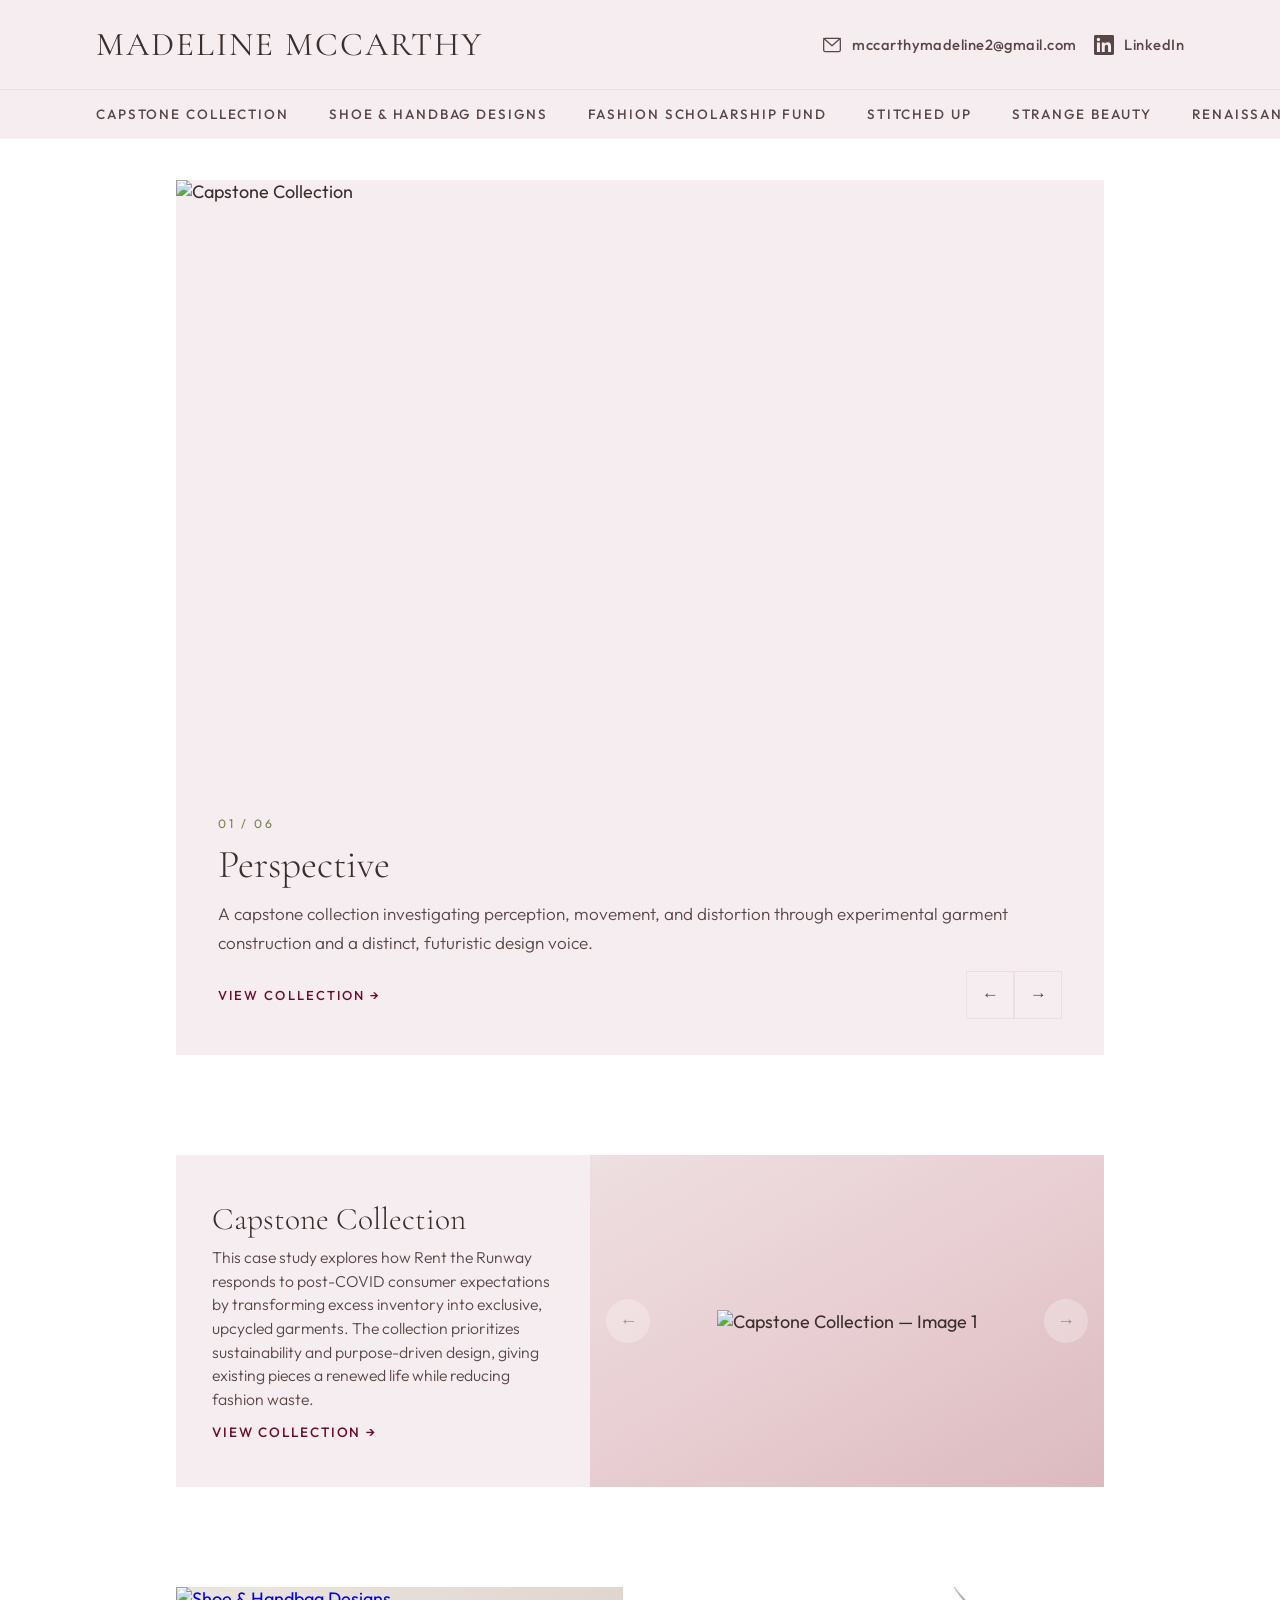
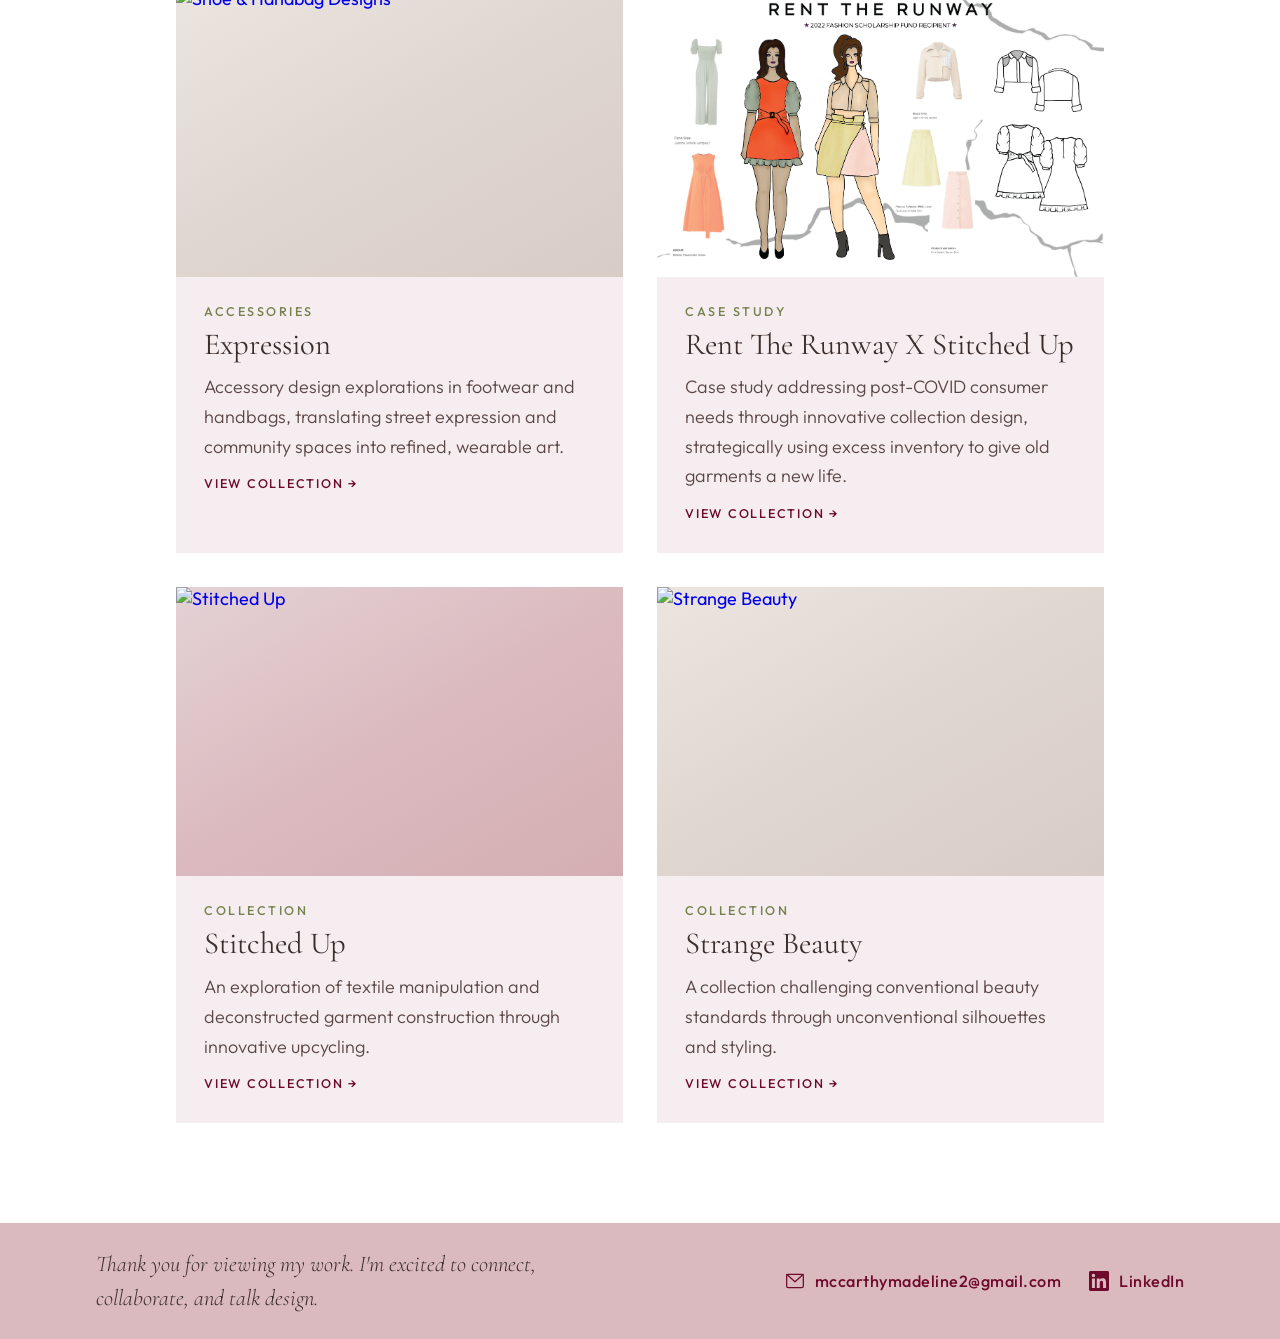
==== commit 34d18356: "rewrite of original site" ====
--- a/index.html
+++ b/index.html
@@ -8,733 +8,7 @@
     <link rel="preconnect" href="https://fonts.googleapis.com">
     <link rel="preconnect" href="https://fonts.gstatic.com" crossorigin>
     <link href="https://fonts.googleapis.com/css2?family=Cormorant+Garamond:ital,wght@0,300;0,400;0,500;0,600;1,300;1,400&family=Outfit:wght@300;400;500;600&display=swap" rel="stylesheet">
-    <style>
-        :root {
-            --gray: #C1BEB9;
-            --gold-fusion: #75824D;
-            --pale-silver: #DBBABF;
-            --china-rose: #B05276;
-            --burgundy: #7D0531;
-
-            --white: #FFFFFF;
-            --blush-whisper: #F5EDEF;
-            --blush-mist: #EEDFE1;
-            --pale-pink: #E8CED2;
-
-            --text-primary: #3D2E2E;
-            --text-body: #5A4646;
-            --text-on-pale: #4A3636;
-            --text-accent: #6E0A2C;
-
-            --section-gap: 100px;
-            --pad: 56px;
-            --max-w: 1400px;
-
-            --font-display: 'Cormorant Garamond', serif;
-            --font-body: 'Outfit', sans-serif;
-            --ease: cubic-bezier(0.25, 0.46, 0.45, 0.94);
-        }
-
-        *, *::before, *::after { margin: 0; padding: 0; box-sizing: border-box; }
-        html { scroll-behavior: smooth; font-size: 112.5%; }
-        body {
-            font-family: var(--font-body);
-            color: var(--text-primary);
-            background: var(--white);
-            overflow-x: hidden;
-        }
-
-        body.menu-open {
-            overflow: hidden;
-        }
-
-        /* ========== HEADER ========== */
-        .site-header {
-            position: fixed;
-            top: 0; left: 0; width: 100%;
-            z-index: 1000;
-            background: var(--blush-whisper);
-            box-shadow: 0 1px 0 rgba(0,0,0,0.04);
-        }
-
-        .header-top {
-            display: flex;
-            align-items: center;
-            justify-content: space-between;
-            padding: 24px var(--pad);
-        }
-
-        .header-logo {
-            flex-shrink: 0;
-        }
-
-        .header-logo a {
-            font-family: var(--font-display);
-            font-size: 1.85rem;
-            font-weight: 400;
-            letter-spacing: 0.06em;
-            color: var(--text-primary);
-            text-decoration: none;
-            text-transform: uppercase;
-            white-space: nowrap;
-        }
-
-        .site-header.menu-open .header-logo a { color: var(--text-primary); }
-
-        /* Shared contact link style — header + footer */
-        .contact-link {
-            display: flex;
-            align-items: center;
-            gap: 10px;
-            font-family: var(--font-body);
-            font-size: 0.9rem;
-            font-weight: 500;
-            letter-spacing: 0.03em;
-            text-decoration: none;
-            transition: color 0.3s;
-            white-space: nowrap;
-        }
-
-        .contact-link .c-icon {
-            width: 20px; height: 20px;
-            flex-shrink: 0;
-        }
-
-        /* Header contact colors */
-        .header-contact {
-            display: flex;
-            align-items: center;
-            justify-content: flex-end;
-            gap: 28px;
-            flex-wrap: nowrap;
-        }
-
-        .header-contact .contact-link {
-            color: var(--text-body);
-        }
-
-        .header-contact .contact-link:hover { color: var(--china-rose); }
-
-        .header-nav {
-            border-top: 1px solid rgba(0,0,0,0.05);
-            padding: 0 var(--pad);
-            overflow-x: visible;
-            scrollbar-width: none;
-        }
-
-        .header-nav::-webkit-scrollbar { display: none; }
-
-        .header-nav ul {
-            display: flex;
-            align-items: center;
-            list-style: none;
-            white-space: nowrap;
-        }
-
-        .header-nav li {
-            width: fit-content;
-        }
-
-        .header-nav a {
-            display: table;
-            padding: 15px 20px;
-            font-size: 0.75rem;
-            font-weight: 500;
-            letter-spacing: 0.14em;
-            text-transform: uppercase;
-            color: var(--text-body);
-            text-decoration: none;
-            position: relative;
-            transition: color 0.3s;
-            white-space: nowrap;
-        }
-
-        .header-nav li:first-child a { padding-left: 0; }
-
-        .header-nav a span { position: relative; display: inline-block; }
-        .header-nav a span::after {
-            content: '';
-            position: absolute;
-            bottom: 0;
-            left: 0;
-            right: 0;
-            height: 1px;
-            background: var(--china-rose);
-            transform: scaleX(0);
-            transform-origin: left;
-            transition: transform 0.4s var(--ease);
-        }
-        .header-nav a:hover { color: var(--china-rose); }
-        .header-nav a:hover span::after { transform: scaleX(1); }
-
-        .hamburger {
-            display: none;
-            flex-direction: column;
-            gap: 5px;
-            background: none;
-            border: none;
-            cursor: pointer;
-            padding: 4px;
-            z-index: 1001;
-        }
-
-        .hamburger span {
-            display: block;
-            width: 24px; height: 1.5px;
-            background: var(--text-primary);
-            transition: all 0.3s;
-        }
-
-        .site-header.menu-open .hamburger span { background: var(--text-primary); }
-
-        .hamburger[aria-expanded="true"] span:nth-child(1) {
-            transform: translateY(6.5px) rotate(45deg);
-        }
-
-        .hamburger[aria-expanded="true"] span:nth-child(2) {
-            opacity: 0;
-        }
-
-        .hamburger[aria-expanded="true"] span:nth-child(3) {
-            transform: translateY(-6.5px) rotate(-45deg);
-        }
-
-        /* ========== HERO CARD ========== */
-        .hero {
-            padding-top: 180px;
-            padding-bottom: var(--section-gap);
-            background: var(--white);
-        }
-
-        .hero-card {
-            max-width: var(--max-w);
-            margin: 0 auto;
-            background: var(--blush-whisper);
-            border: 1px solid var(--blush-mist);
-            overflow: hidden;
-        }
-
-        .hero-card-image {
-            position: relative;
-            width: 100%;
-            aspect-ratio: 17/11;
-            overflow: hidden;
-            background: var(--gray);
-        }
-
-        .hero-slide {
-            position: absolute; inset: 0;
-            opacity: 0;
-            z-index: 0;
-            transition: opacity 1.2s var(--ease);
-        }
-
-        .hero-slide.active { opacity: 1; z-index: 1; }
-
-        .hero-slide img {
-            width: 100%;
-            height: 100%;
-            object-fit: contain;
-            display: block;
-        }
-
-        .hero-card-info {
-            padding: 36px 42px;
-            border-top: 1px solid var(--blush-mist);
-        }
-
-        .hero-card-text {
-            min-width: 0;
-        }
-
-        .hero-card-bottom {
-            display: flex;
-            align-items: center;
-            justify-content: space-between;
-            margin-top: 14px;
-        }
-
-        .counter-text {
-            font-size: 0.68rem;
-            letter-spacing: 0.22em;
-            text-transform: uppercase;
-            color: var(--gold-fusion);
-            margin-bottom: 10px;
-        }
-
-        .hero-card-info h2 {
-            font-family: var(--font-display);
-            font-size: 2.2rem;
-            font-weight: 300;
-            color: var(--text-primary);
-            line-height: 1.2;
-            margin-bottom: 10px;
-        }
-
-        .hero-card-info p {
-            font-size: 0.95rem;
-            font-weight: 300;
-            color: var(--text-body);
-            line-height: 1.7;
-        }
-
-        .hero-link {
-            display: inline-block;
-            font-size: 0.72rem;
-            font-weight: 500;
-            letter-spacing: 0.16em;
-            text-transform: uppercase;
-            color: var(--text-accent);
-            text-decoration: none;
-            transition: color 0.3s;
-        }
-
-        .hero-link:hover { color: var(--china-rose); }
-
-        .arrow-row {
-            display: flex;
-            gap: 1px;
-            flex-shrink: 0;
-        }
-
-        .arrow-btn {
-            width: 48px; height: 48px;
-            border: 1px solid var(--blush-mist);
-            background: transparent;
-            color: var(--text-body);
-            cursor: pointer;
-            display: flex;
-            align-items: center;
-            justify-content: center;
-            font-size: 0.95rem;
-            transition: all 0.3s;
-        }
-
-        .arrow-btn:hover {
-            background: var(--blush-mist);
-            color: var(--text-accent);
-            border-color: var(--pale-pink);
-        }
-
-        .arrow-btn + .arrow-btn { margin-left: -1px; }
-
-        /* Placeholders and images */
-        .ph {
-            width: 100%; height: 100%;
-            display: flex;
-            align-items: center;
-            justify-content: center;
-            position: relative;
-            overflow: hidden;
-        }
-
-        .ph img {
-            width: 100%;
-            height: 100%;
-            object-fit: contain;
-            display: block;
-        }
-
-        .ph-blush { background: linear-gradient(150deg, #eedfe1 0%, #e8ced2 50%, #dbbabf 100%); }
-        .ph-silver { background: linear-gradient(150deg, #e4d2d5 0%, #dbbabf 50%, #d4aeb3 100%); }
-        .ph-light { background: linear-gradient(150deg, #ebe5e0 0%, #e0d6d0 50%, #d8cdc6 100%); }
-
-        /* ========== CONTENT WRAPPER ========== */
-        .content-wrap {
-            max-width: var(--max-w);
-            margin: 0 auto;
-            padding: 0 var(--pad);
-        }
-
-        /* ========== FEATURED ========== */
-        .featured-wrap {
-            padding-bottom: var(--section-gap);
-        }
-
-        .featured {
-            display: grid;
-            grid-template-columns: 2fr 3fr;
-            grid-template-rows: auto;
-            align-items: start;
-            background: var(--blush-whisper);
-            border: 1px solid var(--blush-mist);
-            max-width: var(--max-w);
-            margin: 0 auto;
-        }
-
-        .featured-text {
-            display: flex;
-            flex-direction: column;
-            justify-content: center;
-            padding: 48px 44px;
-            border-right: 1px solid var(--blush-mist);
-            overflow: visible;
-        }
-
-        .featured-text h2 {
-            font-family: var(--font-display);
-            font-size: 2.7rem;
-            font-weight: 300;
-            color: var(--text-primary);
-            line-height: 1.18;
-            margin-bottom: 18px;
-        }
-
-        .featured-text p {
-            font-size: 1.05rem;
-            font-weight: 300;
-            color: var(--text-body);
-            line-height: 1.8;
-            margin-bottom: 14px;
-        }
-
-        .featured-cta {
-            display: inline-block;
-            margin-top: 8px;
-            font-size: 0.75rem;
-            font-weight: 500;
-            letter-spacing: 0.14em;
-            text-transform: uppercase;
-            color: var(--text-accent);
-            text-decoration: none;
-            transition: color 0.3s;
-        }
-
-        .featured-cta:hover {
-            color: var(--china-rose);
-        }
-
-        /* Featured slideshow */
-        .feat-ss {
-            position: relative;
-            overflow: hidden;
-            width: 100%;
-            aspect-ratio: 17/11;
-            max-height: min(65vh, 520px);
-            min-height: 280px;
-        }
-
-        .feat-slide {
-            position: absolute; inset: 0;
-            opacity: 0;
-            z-index: 0;
-            transition: opacity 0.8s var(--ease);
-        }
-
-        .feat-slide .ph {
-            width: 100%;
-            height: 100%;
-        }
-
-        .feat-slide .ph img {
-            width: auto;
-            height: auto;
-            max-width: 100%;
-            max-height: 100%;
-            object-fit: contain;
-        }
-
-        .feat-slide.active { opacity: 1; z-index: 1; }
-
-        .feat-arrow {
-            position: absolute;
-            top: 50%;
-            transform: translateY(-50%);
-            z-index: 5;
-            width: 44px; height: 44px;
-            border: none;
-            border-radius: 50%;
-            background: rgba(255,255,255,0.25);
-            color: rgba(61,46,46,0.45);
-            cursor: pointer;
-            display: flex;
-            align-items: center;
-            justify-content: center;
-            font-size: 1rem;
-            transition: background 0.3s, color 0.3s;
-        }
-
-        .feat-arrow:hover {
-            background: rgba(255,255,255,0.55);
-            color: var(--text-primary);
-        }
-
-        .feat-arrow--prev { left: 16px; }
-        .feat-arrow--next { right: 16px; }
-
-        /* ========== WORKS ========== */
-        .works-wrap {
-            padding-bottom: var(--section-gap);
-        }
-
-        .works-grid {
-            display: grid;
-            grid-template-columns: 1fr 1fr;
-            gap: 34px;
-            max-width: var(--max-w);
-            margin: 0 auto;
-        }
-
-        .work-card {
-            background: var(--blush-whisper);
-            overflow: hidden;
-            text-decoration: none;
-            display: block;
-            border: 1px solid var(--blush-mist);
-            transition: transform 0.5s var(--ease), box-shadow 0.5s var(--ease);
-        }
-
-        .work-card:hover {
-            transform: translateY(-3px);
-            box-shadow: 0 10px 32px rgba(176,82,118,0.07);
-        }
-
-        .work-card-image {
-            width: 100%;
-            aspect-ratio: 17/11;
-            overflow: hidden;
-        }
-
-        .work-card-body { padding: 26px 28px 30px; }
-
-        .work-card-tag {
-            font-size: 0.7rem;
-            font-weight: 500;
-            letter-spacing: 0.2em;
-            text-transform: uppercase;
-            color: var(--gold-fusion);
-            margin-bottom: 6px;
-        }
-
-        .work-card h3 {
-            font-family: var(--font-display);
-            font-size: 1.7rem;
-            font-weight: 400;
-            color: var(--text-primary);
-            line-height: 1.3;
-            margin-bottom: 8px;
-        }
-
-        .work-desc {
-            font-size: 1rem;
-            font-weight: 300;
-            color: var(--text-body);
-            line-height: 1.65;
-        }
-
-        .work-view {
-            display: inline-block;
-            margin-top: 14px;
-            font-size: 0.7rem;
-            font-weight: 500;
-            letter-spacing: 0.14em;
-            text-transform: uppercase;
-            color: var(--text-accent);
-            transition: color 0.3s;
-        }
-
-        .work-card:hover .work-view { color: var(--china-rose); }
-
-        .title-no-wrap { white-space: nowrap; }
-
-        /* ========== FOOTER ========== */
-        .site-footer {
-            background: var(--pale-silver);
-            padding: 24px var(--pad);
-        }
-
-        .footer-inner {
-            display: flex;
-            align-items: center;
-            justify-content: space-between;
-        }
-
-        .footer-message {
-            max-width: 480px;
-            text-align: left;
-        }
-        .footer-message p {
-            font-family: var(--font-display);
-            font-size: 1.25rem;
-            font-weight: 300;
-            font-style: italic;
-            color: var(--text-primary);
-            line-height: 1.5;
-            white-space: normal;
-        }
-
-        .footer-contact {
-            display: flex;
-            align-items: center;
-            gap: 28px;
-            flex-shrink: 0;
-        }
-
-        .footer-contact .contact-link {
-            color: var(--text-accent);
-        }
-
-        .footer-contact .contact-link:hover { color: var(--china-rose); }
-
-        /* ========== RESPONSIVE ========== */
-
-        @media (max-width: 1400px) {
-            .header-top {
-                gap: 12px 20px;
-            }
-
-            .header-contact {
-                gap: 10px 18px;
-            }
-
-            .header-contact .contact-link {
-                font-size: 0.82rem;
-            }
-        }
-
-        @media (max-width: 1024px) {
-            :root { --pad: 42px; --section-gap: 72px; }
-            .featured { grid-template-columns: 1fr 2fr; }
-            .featured-text { padding: 40px 34px; }
-            .featured-text h2 { font-size: 2rem; }
-            .feat-ss { max-height: min(55vh, 420px); min-height: 240px; }
-        }
-
-        /* --- Hamburger menu (no 2-column layout; single row until this breakpoint) --- */
-        @media (max-width: 1200px) {
-            .header-contact {
-                gap: 8px 12px;
-            }
-
-            .header-contact .contact-link {
-                font-size: 0.76rem;
-            }
-
-            .header-top {
-                padding: 18px var(--pad);
-            }
-
-            .header-contact {
-                display: none;
-            }
-            .hamburger { display: flex; }
-            .header-contact, .header-nav { display: none; }
-
-            .header-nav.open {
-                display: flex;
-                flex-direction: column;
-                justify-content: flex-start;
-                position: fixed;
-                top: 0; left: 0;
-                width: 100%; height: 100vh;
-                background: var(--white);
-                padding: 90px 28px 32px;
-                border: none;
-                z-index: 999;
-                overflow-y: auto;
-            }
-
-            .header-nav.open ul {
-                display: flex;
-                flex-direction: column;
-                align-items: flex-start;
-                width: 100%;
-            }
-
-            .header-nav.open li {
-                width: 100%;
-            }
-
-            .header-nav.open a {
-                font-size: 0.92rem;
-                padding: 14px 0;
-                color: var(--text-primary) !important;
-            }
-
-            .header-nav.open a span::after {
-                display: none;
-            }
-
-            .header-nav.open .mobile-contact {
-                display: flex !important;
-                flex-direction: column;
-                align-items: flex-start;
-                gap: 14px;
-                margin-top: auto;
-                padding-top: 24px;
-                border-top: 1px solid var(--pale-pink);
-                width: 100%;
-            }
-
-            .header-nav.open .mobile-contact .contact-link {
-                display: flex;
-                flex-direction: row;
-                align-items: center;
-                color: var(--text-primary) !important;
-                font-size: 0.8rem;
-                gap: 10px;
-                line-height: 1.2;
-                white-space: normal;
-            }
-
-            .header-nav.open .mobile-contact .contact-link::after { display: none; }
-            .header-nav.open .mobile-contact .c-icon {
-                filter: none;
-                width: 20px;
-                height: 20px;
-                flex-shrink: 0;
-            }
-        }
-
-        @media (max-width: 768px) {
-            :root { --pad: 28px; --section-gap: 80px; }
-
-            .hero-card-info {
-                padding: 24px var(--pad);
-            }
-
-            .hero-card-info h2 { font-size: 1.55rem; }
-
-            .hero-card-bottom {
-                flex-direction: column;
-                align-items: flex-start;
-                gap: 16px;
-            }
-
-            .featured {
-                grid-template-columns: 1fr;
-                min-height: auto;
-            }
-
-            .featured-text {
-                padding: 32px var(--pad);
-                border-right: none;
-                border-bottom: 1px solid var(--blush-mist);
-            }
-
-            .feat-ss {
-                max-height: min(50vh, 380px);
-                min-height: 220px;
-            }
-
-            .works-grid { grid-template-columns: 1fr; }
-
-            .site-footer { padding: 24px var(--pad); }
-
-            .footer-inner {
-                flex-direction: column;
-                align-items: flex-start;
-                gap: 18px;
-                text-align: left;
-            }
-
-            .footer-contact {
-                flex-direction: column;
-                align-items: center;
-                gap: 10px;
-            }
-        }
-    </style>
+    <link rel="stylesheet" href="css/main.css">
 </head>
 <body>
 
@@ -842,7 +116,7 @@
                 <div class="work-card-image"><div class="ph ph-blush"><img src="images/cards/02_Website_Title_Pgs_SS1_RTR_X_Stitched_Up.png" alt="Fashion Scholarship Fund"></div></div>
                 <div class="work-card-body">
                     <div class="work-card-tag">Case Study</div>
-                    <h3>Rent The Runway X Stitched Up</h3>
+                    <h3>Rent The Runway X Stitched&#160;Up</h3>
                     <p class="work-desc">Case study addressing post-COVID consumer needs through innovative collection design, strategically using excess inventory to give old garments a new life.</p>
                     <span class="work-view">View Collection &rarr;</span>
                 </div>
@@ -885,111 +159,7 @@
         </div>
     </footer>
 
-    <script>
-        (function() {
-            var allExts = ['.jpg','.jpeg','.png','.webp','.gif','.svg','.JPG','.JPEG','.PNG','.WEBP','.GIF'];
-            document.querySelectorAll('img[src]').forEach(function(img) {
-                var base = img.src.replace(/\.[^/.]+$/, '');
-                var cur = (img.src.match(/\.[^/.]+$/) || [])[0];
-                var exts = allExts.filter(function(e) { return e !== cur; });
-                var i = 0;
-                img.onerror = function() {
-                    if (i < exts.length) img.src = base + exts[i++];
-                };
-            });
-        })();
-
-        function slideshow(slides, counterEl, opts = {}) {
-            let i = 0;
-            const n = slides.length;
-            function go(to) {
-                i = ((to % n) + n) % n;
-                slides.forEach(s => s.classList.remove('active'));
-                slides[i].classList.add('active');
-                if (counterEl) counterEl.textContent = String(i+1).padStart(2,'0') + ' / ' + String(n).padStart(2,'0');
-                if (opts.onUpdate) opts.onUpdate(i);
-            }
-            return { next: () => go(i+1), prev: () => go(i-1) };
-        }
-
-        const heroData = [
-            { title: 'Perspective', desc: 'A capstone collection investigating perception, movement, and distortion through experimental garment construction and a distinct, futuristic design voice.', link: 'senior-thesis.html' },
-            { title: 'Expression', desc: 'Accessory design explorations in footwear and handbags, translating street expression and community spaces into refined, wearable art.', link: 'shoe-handbag.html' },
-            { title: 'Rent The Runway X Stitched Up', desc: 'Case study addressing post-COVID consumer needs through innovative collection design, strategically using excess inventory to give old garments a new life.', link: 'fsf-case-study.html' },
-            { title: 'Stitched Up', desc: 'Fall/Winter 2021. An exploration of textile manipulation and deconstructed garment construction through innovative upcycling.', link: 'stitched-up.html' },
-            { title: 'Strange Beauty', desc: 'A collection challenging conventional beauty standards through unconventional silhouettes and styling.', link: 'strange-beauty.html' },
-            { title: 'Renaissance Romance', desc: 'Romantic silhouettes and historical references reinterpreted through a modern design lens.', link: 'renaissance-romance.html' }
-        ];
-
-        const tEl = document.getElementById('heroTitle'), dEl = document.getElementById('heroDesc'), lEl = document.getElementById('heroLink');
-        const hero = slideshow(document.querySelectorAll('.hero-slide'), document.getElementById('heroCounter'), {
-            onUpdate: i => {
-                dEl.textContent = heroData[i].desc;
-                lEl.href = heroData[i].link;
-                if (i === 2) {
-                    tEl.innerHTML = 'Rent The Runway X <span class="title-no-wrap">Stitched Up</span>';
-                } else {
-                    tEl.textContent = heroData[i].title;
-                }
-            }
-        });
-
-        document.getElementById('heroNext').addEventListener('click', hero.next);
-        document.getElementById('heroPrev').addEventListener('click', hero.prev);
-
-        let auto = setInterval(hero.next, 6000);
-        const heroCard = document.querySelector('.hero-card');
-        heroCard.addEventListener('mouseenter', () => clearInterval(auto));
-        heroCard.addEventListener('mouseleave', () => { auto = setInterval(hero.next, 6000); });
-
-        const feat = slideshow(document.querySelectorAll('.feat-slide'), null);
-        document.getElementById('featNext').addEventListener('click', feat.next);
-        document.getElementById('featPrev').addEventListener('click', feat.prev);
-
-        const hdr = document.getElementById('siteHeader');
-
-        const menuBtn = document.getElementById('hamburger');
-        const menuNav = document.getElementById('headerNav');
-        const mobileMenuBreakpoint = 680;
-
-        function isMobileMenuViewport() {
-            return window.innerWidth <= mobileMenuBreakpoint;
-        }
-
-        function setMobileMenu(open) {
-            menuNav.classList.toggle('open', open);
-            hdr.classList.toggle('menu-open', open);
-            document.body.classList.toggle('menu-open', open && isMobileMenuViewport());
-            menuBtn.setAttribute('aria-expanded', String(open));
-            menuBtn.setAttribute('aria-label', open ? 'Close menu' : 'Open menu');
-        }
-
-        menuBtn.addEventListener('click', () => {
-            setMobileMenu(!menuNav.classList.contains('open'));
-        });
-
-        menuNav.querySelectorAll('a').forEach(link => {
-            link.addEventListener('click', () => setMobileMenu(false));
-        });
-
-        document.addEventListener('keydown', e => {
-            if (e.key === 'Escape' && menuNav.classList.contains('open')) {
-                setMobileMenu(false);
-            }
-        });
-
-        document.addEventListener('click', e => {
-            if (!menuNav.classList.contains('open') || !isMobileMenuViewport()) return;
-            if (menuNav.contains(e.target) || menuBtn.contains(e.target)) return;
-            setMobileMenu(false);
-        });
-
-        window.addEventListener('resize', () => {
-            if (!isMobileMenuViewport() && menuNav.classList.contains('open')) {
-                setMobileMenu(false);
-            }
-        });
-
-    </script>
+    <script src="js/main.js"></script>
+    <script src="js/index.js"></script>
 </body>
 </html>
--- a/css/main.css
+++ b/css/main.css
@@ -0,0 +1,1091 @@
+/* Main stylesheet for Madeline McCarthy portfolio */
+
+:root {
+    --gray: #C1BEB9;
+    --gold-fusion: #75824D;
+    --pale-silver: #DBBABF;
+    --china-rose: #B05276;
+    --burgundy: #7D0531;
+
+    --white: #FFFFFF;
+    --blush-whisper: #F5EDEF;
+    --blush-mist: #EEDFE1;
+    --pale-pink: #E8CED2;
+
+    --text-primary: #3D2E2E;
+    --text-body: #5A4646;
+    --text-on-pale: #4A3636;
+    --text-accent: #6E0A2C;
+
+    --section-gap: 100px;
+    --pad: 96px;
+    --max-w: 1120px;
+
+    --font-display: 'Cormorant Garamond', serif;
+    --font-body: 'Outfit', sans-serif;
+    --ease: cubic-bezier(0.25, 0.46, 0.45, 0.94);
+}
+
+*, *::before, *::after { margin: 0; padding: 0; box-sizing: border-box; }
+html { scroll-behavior: smooth; font-size: 112.5%; }
+body {
+    font-family: var(--font-body);
+    color: var(--text-primary);
+    background: var(--white);
+    overflow-x: hidden;
+}
+
+body.menu-open {
+    overflow: hidden;
+}
+
+/* ========== HEADER ========== */
+.site-header {
+    position: fixed;
+    top: 0; left: 0; width: 100%;
+    z-index: 1000;
+    background: var(--blush-whisper);
+    box-shadow: 0 1px 0 rgba(0,0,0,0.04);
+}
+
+.header-top {
+    display: flex;
+    align-items: center;
+    justify-content: space-between;
+    padding: 24px var(--pad);
+}
+
+.header-logo {
+    flex-shrink: 0;
+}
+
+.header-logo a {
+    font-family: var(--font-display);
+    font-size: 1.85rem;
+    font-weight: 400;
+    letter-spacing: 0.06em;
+    color: var(--text-primary);
+    text-decoration: none;
+    text-transform: uppercase;
+    white-space: nowrap;
+}
+
+.site-header.menu-open .header-logo a { color: var(--text-primary); }
+
+.contact-link {
+    display: flex;
+    align-items: center;
+    gap: 10px;
+    font-family: var(--font-body);
+    font-size: 0.9rem;
+    font-weight: 500;
+    letter-spacing: 0.03em;
+    text-decoration: none;
+    transition: color 0.3s;
+    white-space: nowrap;
+}
+
+.contact-link .c-icon {
+    width: 20px; height: 20px;
+    flex-shrink: 0;
+}
+
+.header-contact {
+    display: flex;
+    align-items: center;
+    justify-content: flex-end;
+    gap: 28px;
+    flex-wrap: nowrap;
+}
+
+.header-contact .contact-link {
+    color: var(--text-body);
+}
+
+.header-contact .contact-link:hover { color: var(--china-rose); }
+
+.header-nav {
+    border-top: 1px solid rgba(0,0,0,0.05);
+    padding: 0 var(--pad);
+    overflow-x: visible;
+    scrollbar-width: none;
+}
+
+.header-nav::-webkit-scrollbar { display: none; }
+
+.header-nav ul {
+    display: flex;
+    align-items: center;
+    list-style: none;
+    white-space: nowrap;
+}
+
+.header-nav li {
+    width: fit-content;
+}
+
+.header-nav a {
+    display: table;
+    padding: 15px 20px;
+    font-size: 0.75rem;
+    font-weight: 500;
+    letter-spacing: 0.14em;
+    text-transform: uppercase;
+    color: var(--text-body);
+    text-decoration: none;
+    position: relative;
+    transition: color 0.3s;
+    white-space: nowrap;
+}
+
+.header-nav li:first-child a { padding-left: 0; }
+
+.header-nav a span { position: relative; display: inline-block; }
+.header-nav a span::after {
+    content: '';
+    position: absolute;
+    bottom: 0;
+    left: 0;
+    right: 0;
+    height: 1px;
+    background: var(--china-rose);
+    transform: scaleX(0);
+    transform-origin: left;
+    transition: transform 0.4s var(--ease);
+}
+.header-nav a:hover { color: var(--china-rose); }
+.header-nav a:hover span::after { transform: scaleX(1); }
+.header-nav a.active { color: var(--china-rose); }
+.header-nav a.active span::after { transform: scaleX(1); }
+
+.hamburger {
+    display: none;
+    flex-direction: column;
+    gap: 5px;
+    background: none;
+    border: none;
+    cursor: pointer;
+    padding: 4px;
+    z-index: 1001;
+    flex-shrink: 0;
+    min-width: 44px;
+    min-height: 44px;
+    align-items: center;
+    justify-content: center;
+}
+
+.hamburger span {
+    display: block;
+    width: 24px; height: 1.5px;
+    background: var(--text-primary);
+    transition: all 0.3s;
+}
+
+.site-header.menu-open .hamburger span { background: var(--text-primary); }
+
+.hamburger[aria-expanded="true"] span:nth-child(1) {
+    transform: translateY(6.5px) rotate(45deg);
+}
+
+.hamburger[aria-expanded="true"] span:nth-child(2) {
+    opacity: 0;
+}
+
+.hamburger[aria-expanded="true"] span:nth-child(3) {
+    transform: translateY(-6.5px) rotate(-45deg);
+}
+
+/* ========== CONTENT WRAPPER ========== */
+.content-wrap {
+    max-width: var(--max-w);
+    margin: 0 auto;
+    padding: 0 var(--pad);
+}
+
+/* ========== HERO CARD (index page) ========== */
+.hero {
+    padding-top: 180px;
+    padding-bottom: var(--section-gap);
+    background: var(--white);
+}
+
+.hero-card {
+    max-width: var(--max-w);
+    margin: 0 auto;
+    background: var(--blush-whisper);
+}
+
+.hero-card-image {
+    position: relative;
+    width: 100%;
+    aspect-ratio: 17/11;
+    overflow: hidden;
+}
+
+.hero-slide {
+    position: absolute; inset: 0;
+    opacity: 0;
+    z-index: 0;
+    transition: opacity 1.2s var(--ease);
+}
+
+.hero-slide.active { opacity: 1; z-index: 1; }
+
+.hero-slide img {
+    width: 100%;
+    height: 100%;
+    object-fit: contain;
+    display: block;
+}
+
+.hero-card-info {
+    padding: 36px 42px;
+}
+
+.hero-card-text {
+    min-width: 0;
+}
+
+.hero-card-bottom {
+    display: flex;
+    align-items: center;
+    justify-content: space-between;
+    margin-top: 14px;
+}
+
+.counter-text {
+    font-size: 0.68rem;
+    letter-spacing: 0.22em;
+    text-transform: uppercase;
+    color: var(--gold-fusion);
+    margin-bottom: 10px;
+}
+
+.hero-card-info h2 {
+    font-family: var(--font-display);
+    font-size: 2.2rem;
+    font-weight: 300;
+    color: var(--text-primary);
+    line-height: 1.2;
+    margin-bottom: 10px;
+}
+
+.hero-card-info p {
+    font-size: 0.95rem;
+    font-weight: 300;
+    color: var(--text-body);
+    line-height: 1.7;
+}
+
+.hero-link {
+    display: inline-block;
+    font-size: 0.72rem;
+    font-weight: 500;
+    letter-spacing: 0.16em;
+    text-transform: uppercase;
+    color: var(--text-accent);
+    text-decoration: none;
+    transition: color 0.3s;
+}
+
+.hero-link:hover { color: var(--china-rose); }
+
+.arrow-row {
+    display: flex;
+    gap: 1px;
+    flex-shrink: 0;
+}
+
+.arrow-btn {
+    width: 48px; height: 48px;
+    border: 1px solid var(--blush-mist);
+    background: transparent;
+    color: var(--text-body);
+    cursor: pointer;
+    display: flex;
+    align-items: center;
+    justify-content: center;
+    font-size: 0.95rem;
+    transition: all 0.3s;
+}
+
+.arrow-btn:hover {
+    background: var(--blush-mist);
+    color: var(--text-accent);
+    border-color: var(--pale-pink);
+}
+
+.arrow-btn + .arrow-btn { margin-left: -1px; }
+
+/* ========== PLACEHOLDERS AND IMAGES ========== */
+.ph {
+    width: 100%; height: 100%;
+    display: flex;
+    align-items: center;
+    justify-content: center;
+    position: relative;
+    overflow: hidden;
+}
+
+.ph img {
+    width: 100%;
+    height: 100%;
+    object-fit: contain;
+    display: block;
+}
+
+.ph-blush { background: linear-gradient(150deg, #eedfe1 0%, #e8ced2 50%, #dbbabf 100%); }
+.ph-silver { background: linear-gradient(150deg, #e4d2d5 0%, #dbbabf 50%, #d4aeb3 100%); }
+.ph-light { background: linear-gradient(150deg, #ebe5e0 0%, #e0d6d0 50%, #d8cdc6 100%); }
+
+/* ========== FEATURED (index page) ========== */
+.featured-wrap {
+    padding-bottom: var(--section-gap);
+}
+
+.featured {
+    display: flex;
+    align-items: stretch;
+    background: var(--blush-whisper);
+    max-width: 1240px;
+    margin: 0 auto;
+}
+
+.featured-text {
+    flex: 2;
+    min-width: 0;
+    min-height: 0;
+    display: flex;
+    flex-direction: column;
+    justify-content: center;
+    padding: 20px 36px;
+    overflow-y: auto;
+}
+
+.featured-text h2 {
+    font-family: var(--font-display);
+    font-size: 1.75rem;
+    font-weight: 300;
+    color: var(--text-primary);
+    line-height: 1.18;
+    margin-bottom: 8px;
+}
+
+.featured-text p {
+    font-size: 0.875rem;
+    font-weight: 300;
+    color: var(--text-body);
+    line-height: 1.5;
+    margin-bottom: 6px;
+}
+
+.featured-cta {
+    display: inline-block;
+    margin-top: 6px;
+    font-size: 0.75rem;
+    font-weight: 500;
+    letter-spacing: 0.14em;
+    text-transform: uppercase;
+    color: var(--text-accent);
+    text-decoration: none;
+    transition: color 0.3s;
+}
+
+.featured-cta:hover {
+    color: var(--china-rose);
+}
+
+.feat-ss {
+    flex: 3;
+    flex-shrink: 0;
+    position: relative;
+    overflow: hidden;
+    min-width: 0;
+    aspect-ratio: 17/11;
+}
+
+.feat-slide {
+    position: absolute; inset: 0;
+    opacity: 0;
+    z-index: 0;
+    transition: opacity 0.8s var(--ease);
+}
+
+.feat-slide .ph {
+    width: 100%;
+    height: 100%;
+}
+
+.feat-slide .ph img {
+    width: auto;
+    height: auto;
+    max-width: 100%;
+    max-height: 100%;
+    object-fit: contain;
+}
+
+.feat-slide.active { opacity: 1; z-index: 1; }
+
+.feat-arrow {
+    position: absolute;
+    top: 50%;
+    transform: translateY(-50%);
+    z-index: 5;
+    width: 44px; height: 44px;
+    border: none;
+    border-radius: 50%;
+    background: rgba(255,255,255,0.25);
+    color: rgba(61,46,46,0.45);
+    cursor: pointer;
+    display: flex;
+    align-items: center;
+    justify-content: center;
+    font-size: 1rem;
+    transition: background 0.3s, color 0.3s;
+}
+
+.feat-arrow:hover {
+    background: rgba(255,255,255,0.55);
+    color: var(--text-primary);
+}
+
+.feat-arrow--prev { left: 16px; }
+.feat-arrow--next { right: 16px; }
+
+/* ========== WORKS (index page) ========== */
+.works-wrap {
+    padding-bottom: var(--section-gap);
+}
+
+.works-grid {
+    display: grid;
+    grid-template-columns: 1fr 1fr;
+    gap: 34px;
+    max-width: var(--max-w);
+    margin: 0 auto;
+}
+
+.work-card {
+    background: var(--blush-whisper);
+    overflow: hidden;
+    text-decoration: none;
+    display: block;
+    transition: transform 0.5s var(--ease), box-shadow 0.5s var(--ease);
+}
+
+.work-card:hover {
+    transform: translateY(-3px);
+    box-shadow: 0 10px 32px rgba(176,82,118,0.07);
+}
+
+.work-card-image {
+    width: 100%;
+    aspect-ratio: 17/11;
+    overflow: hidden;
+}
+
+.work-card-body { padding: 26px 28px 30px; }
+
+.work-card-tag {
+    font-size: 0.7rem;
+    font-weight: 500;
+    letter-spacing: 0.2em;
+    text-transform: uppercase;
+    color: var(--gold-fusion);
+    margin-bottom: 6px;
+}
+
+.work-card h3 {
+    font-family: var(--font-display);
+    font-size: 1.7rem;
+    font-weight: 400;
+    color: var(--text-primary);
+    line-height: 1.3;
+    margin-bottom: 8px;
+}
+
+.work-desc {
+    font-size: 1rem;
+    font-weight: 300;
+    color: var(--text-body);
+    line-height: 1.65;
+}
+
+.work-view {
+    display: inline-block;
+    margin-top: 14px;
+    font-size: 0.7rem;
+    font-weight: 500;
+    letter-spacing: 0.14em;
+    text-transform: uppercase;
+    color: var(--text-accent);
+    transition: color 0.3s;
+}
+
+.work-card:hover .work-view { color: var(--china-rose); }
+
+.title-no-wrap { white-space: nowrap; }
+
+/* ========== PROJECT PAGE STYLES ========== */
+.project-hero {
+    padding-top: 140px;
+    text-align: center;
+}
+
+.project-hero .content-wrap { max-width: var(--max-w); margin: 0 auto; padding: 0 var(--pad); }
+.project-hero-inner {
+    max-width: 780px;
+    margin: 0 auto;
+    padding: 0;
+    text-align: center;
+}
+
+.project-ornament {
+    max-width: 780px;
+    margin: 0 auto;
+    text-align: center;
+    padding: 28px 0 24px;
+}
+
+.project-ornament svg {
+    display: inline-block;
+}
+
+.project-hero h1 {
+    font-family: var(--font-display);
+    font-size: 3.2rem;
+    font-weight: 400;
+    color: var(--text-primary);
+    line-height: 1.18;
+    margin-bottom: 8px;
+    white-space: nowrap;
+}
+
+.project-tag {
+    display: inline-block;
+    font-size: 0.7rem;
+    font-weight: 500;
+    letter-spacing: 0.2em;
+    text-transform: uppercase;
+    color: var(--gold-fusion);
+}
+
+.project-summary {
+    max-width: 780px;
+    margin: 0 auto;
+    padding: 20px var(--pad) 0;
+    text-align: center;
+}
+
+.project-summary p {
+    font-size: 1.05rem;
+    font-weight: 300;
+    color: var(--text-body);
+    line-height: 1.8;
+    margin-bottom: 14px;
+}
+
+.project-summary p:last-child {
+    margin-bottom: 0;
+}
+
+.project-summary .quote { font-style: italic; }
+.project-summary p.quote + p { margin-top: 1.4em; }
+
+.project-toolbar {
+    display: flex;
+    align-items: center;
+    justify-content: space-between;
+    padding: 36px 0 24px;
+}
+
+.project-toolbar-controls {
+    display: flex;
+    align-items: center;
+    gap: 16px;
+}
+
+.project-toolbar-counter {
+    font-size: 0.68rem;
+    letter-spacing: 0.2em;
+    text-transform: uppercase;
+    color: var(--text-body);
+}
+
+.project-toolbar-arrows {
+    display: flex;
+    gap: 1px;
+}
+
+.toolbar-arrow {
+    width: 36px;
+    height: 36px;
+    border: 1px solid var(--blush-mist);
+    background: transparent;
+    color: var(--text-body);
+    cursor: pointer;
+    display: flex;
+    align-items: center;
+    justify-content: center;
+    font-size: 0.85rem;
+    transition: all 0.3s;
+}
+
+.toolbar-arrow:hover {
+    background: var(--blush-mist);
+    color: var(--text-accent);
+    border-color: var(--pale-pink);
+}
+
+.toolbar-arrow + .toolbar-arrow {
+    margin-left: -1px;
+}
+
+.view-toggle {
+    display: flex;
+    gap: 24px;
+}
+
+.view-btn {
+    background: none;
+    border: none;
+    font-family: var(--font-body);
+    font-size: 0.72rem;
+    font-weight: 500;
+    letter-spacing: 0.14em;
+    text-transform: uppercase;
+    color: var(--text-body);
+    cursor: pointer;
+    padding: 6px 0;
+    position: relative;
+    transition: color 0.3s;
+}
+
+.view-btn::after {
+    content: '';
+    position: absolute;
+    bottom: 0; left: 0; right: 0;
+    height: 1px;
+    background: var(--china-rose);
+    transform: scaleX(0);
+    transform-origin: left;
+    transition: transform 0.3s var(--ease);
+}
+
+.view-btn.active {
+    color: var(--china-rose);
+}
+
+.view-btn.active::after {
+    transform: scaleX(1);
+}
+
+.view-btn:hover {
+    color: var(--china-rose);
+}
+
+.project-display-wrap {
+    padding-bottom: var(--section-gap);
+}
+
+.project-slideshow {
+    position: relative;
+    max-width: var(--max-w);
+    margin: 0 auto;
+    overflow: hidden;
+}
+
+.project-slide-container {
+    position: relative;
+    width: 100%;
+    aspect-ratio: 17 / 11;
+}
+
+.project-slide {
+    position: absolute;
+    inset: 0;
+    opacity: 0;
+    z-index: 0;
+    transition: opacity 0.8s var(--ease);
+}
+
+.project-slide.active {
+    opacity: 1;
+    z-index: 1;
+}
+
+.project-slide img {
+    width: 100%;
+    height: 100%;
+    object-fit: contain;
+    display: block;
+}
+
+.project-gallery {
+    max-width: var(--max-w);
+    margin: 0 auto;
+}
+
+.gallery-grid {
+    display: grid;
+    grid-template-columns: 1fr 1fr;
+    gap: 24px;
+}
+
+.gallery-grid .gallery-item:first-child {
+    grid-column: 1 / -1;
+}
+
+/* Capstone Collection project page: 2-col gallery, no large top image */
+.project-capstone .gallery-grid .gallery-item:first-child {
+    grid-column: auto;
+}
+
+.gallery-item {
+    overflow: hidden;
+    aspect-ratio: 17/11;
+}
+
+.gallery-item img {
+    width: 100%;
+    height: 100%;
+    object-fit: contain;
+    display: block;
+}
+
+.project-pager {
+    display: flex;
+    flex-direction: column;
+    align-items: center;
+    gap: 0;
+    max-width: var(--max-w);
+    margin: 0 auto;
+    padding: 0 0 var(--section-gap);
+    text-align: center;
+}
+
+.project-pager .pager-label {
+    font-size: 0.62rem;
+    letter-spacing: 0.2em;
+    text-transform: uppercase;
+    margin-bottom: 6px;
+}
+
+.project-pager .pager-title {
+    display: block;
+    font-family: var(--font-display);
+    text-decoration: none;
+}
+
+.project-pager .pager-divider {
+    margin: 22px auto;
+    line-height: 0;
+}
+
+.project-pager .pager-divider svg {
+    display: inline-block;
+}
+
+.pager-prev {
+    text-decoration: none;
+    transition: color 0.3s;
+}
+
+.pager-prev .pager-label {
+    color: var(--text-body);
+    opacity: 0.5;
+}
+
+.pager-prev .pager-title {
+    font-size: 1.05rem;
+    font-weight: 300;
+    color: var(--text-body);
+}
+
+.pager-prev:hover .pager-title {
+    color: var(--china-rose);
+}
+
+.pager-next {
+    text-decoration: none;
+    transition: color 0.3s;
+}
+
+.pager-next .pager-label {
+    color: var(--text-accent);
+    opacity: 0.7;
+}
+
+.pager-next .pager-title {
+    font-size: 1.3rem;
+    font-weight: 400;
+    color: var(--text-accent);
+}
+
+.pager-next:hover .pager-title {
+    color: var(--china-rose);
+}
+
+/* ========== FOOTER ========== */
+.site-footer {
+    background: var(--pale-silver);
+    padding: 24px var(--pad);
+}
+
+.footer-inner {
+    display: flex;
+    align-items: center;
+    justify-content: space-between;
+}
+
+.footer-message {
+    max-width: 480px;
+    min-width: 0;  /* allow flex shrink, prevent overlap */
+    flex: 1 1 auto;
+    text-align: left;
+}
+.footer-message p {
+    font-family: var(--font-display);
+    font-size: 1.25rem;
+    font-weight: 300;
+    font-style: italic;
+    color: var(--text-primary);
+    line-height: 1.5;
+    white-space: normal;
+    overflow-wrap: break-word;
+    word-wrap: break-word;
+}
+
+.footer-contact {
+    display: flex;
+    align-items: center;
+    gap: 28px;
+    flex-shrink: 0;
+}
+
+.footer-contact .contact-link {
+    color: var(--text-accent);
+}
+
+.footer-contact .contact-link:hover { color: var(--china-rose); }
+
+/* ========== RESPONSIVE ========== */
+@media (max-width: 1400px) {
+    .header-top {
+        gap: 12px 20px;
+    }
+
+    .header-contact {
+        gap: 10px 18px;
+    }
+
+    .header-contact .contact-link {
+        font-size: 0.82rem;
+    }
+}
+
+@media (max-width: 1024px) {
+    :root { --pad: 56px; --section-gap: 72px; --max-w: 960px; }
+    .featured-text { padding: 20px 34px; }
+    .featured-text h2 { font-size: 1.6rem; }
+    .featured-text p { font-size: 0.825rem; }
+}
+
+/* Mobile/tablet: show hamburger, hide desktop nav and contact */
+@media (max-width: 1200px) {
+    .header-contact {
+        gap: 8px 12px;
+    }
+
+    .header-contact .contact-link {
+        font-size: 0.76rem;
+    }
+
+    .header-top {
+        padding: 18px var(--pad);
+    }
+
+    .header-contact {
+        display: none !important;
+    }
+    .header-nav {
+        display: none;
+    }
+    .hamburger {
+        display: flex !important;
+        visibility: visible !important;
+    }
+
+    /* Shrink logo so hamburger is visible */
+    .header-logo a {
+        font-size: 1.35rem;
+    }
+
+    .header-nav.open {
+        display: flex;
+        flex-direction: column;
+        justify-content: flex-start;
+        position: fixed;
+        top: 0; left: 0;
+        width: 100%; height: 100vh;
+        background: var(--white);
+        padding: 90px 28px 32px;
+        border: none;
+        z-index: 999;
+        overflow-y: auto;
+    }
+
+    .header-nav.open ul {
+        display: flex;
+        flex-direction: column;
+        align-items: flex-start;
+        width: 100%;
+    }
+
+    .header-nav.open li {
+        width: 100%;
+    }
+
+    .header-nav.open a {
+        font-size: 0.92rem;
+        padding: 14px 0;
+        color: var(--text-primary) !important;
+    }
+
+    .header-nav.open a span::after {
+        display: none;
+    }
+
+    .header-nav.open .mobile-contact {
+        display: flex !important;
+        flex-direction: column;
+        align-items: flex-start;
+        gap: 14px;
+        margin-top: auto;
+        padding-top: 24px;
+        border-top: 1px solid var(--pale-pink);
+        width: 100%;
+    }
+
+    .header-nav.open .mobile-contact .contact-link {
+        display: flex;
+        flex-direction: row;
+        align-items: center;
+        color: var(--text-primary) !important;
+        font-size: 0.8rem;
+        gap: 10px;
+        line-height: 1.2;
+        white-space: normal;
+    }
+
+    .header-nav.open .mobile-contact .contact-link::after { display: none; }
+    .header-nav.open .mobile-contact .c-icon {
+        filter: none;
+        width: 20px;
+        height: 20px;
+        flex-shrink: 0;
+    }
+}
+
+@media (max-width: 768px) {
+    :root { --pad: 34px; --section-gap: 80px; --max-w: 900px; }
+
+    /* Smaller logo on narrow screens so hamburger fits */
+    .header-logo a {
+        font-size: 1.1rem;
+    }
+
+    .hero-card-info {
+        padding: 24px var(--pad);
+    }
+
+    .hero-card-info h2 { font-size: 1.55rem; }
+
+    .hero-card-bottom {
+        flex-direction: column;
+        align-items: flex-start;
+        gap: 16px;
+    }
+
+    .featured {
+        flex-direction: column;
+    }
+
+    .featured-text {
+        flex: none;
+        padding: 32px var(--pad);
+    }
+
+    .feat-ss {
+        flex: none;
+        width: 100%;
+    }
+
+
+    .works-grid { grid-template-columns: 1fr; }
+
+    .site-footer { padding: 24px var(--pad); }
+
+    .footer-inner {
+        flex-direction: column;
+        align-items: center;
+        gap: 18px;
+        text-align: center;
+    }
+
+    .footer-message {
+        text-align: center;
+    }
+
+    .footer-contact {
+        flex-direction: column;
+        align-items: center;
+        gap: 10px;
+    }
+
+    /* Project page responsive */
+    .project-hero h1 {
+        font-size: 2.4rem;
+        white-space: normal;
+        text-align: center;
+    }
+
+    .project-ornament {
+        padding: 20px 0 18px;
+    }
+
+    .project-ornament svg {
+        width: 180px;
+    }
+
+    .project-summary {
+        padding-top: 14px;
+    }
+
+    .project-slide-container {
+        aspect-ratio: 17 / 11;
+    }
+
+    .gallery-grid {
+        grid-template-columns: 1fr;
+        gap: 16px;
+    }
+
+    .project-toolbar {
+        flex-wrap: wrap;
+        gap: 12px;
+    }
+}
+
+/* Project page section-gap override for pages without hero/featured */
+body.project-page {
+    --section-gap: 80px;
+}
+
+@media (max-width: 1024px) {
+    body.project-page { --section-gap: 56px; }
+}
+
+@media (max-width: 768px) {
+    body.project-page { --section-gap: 48px; }
+}
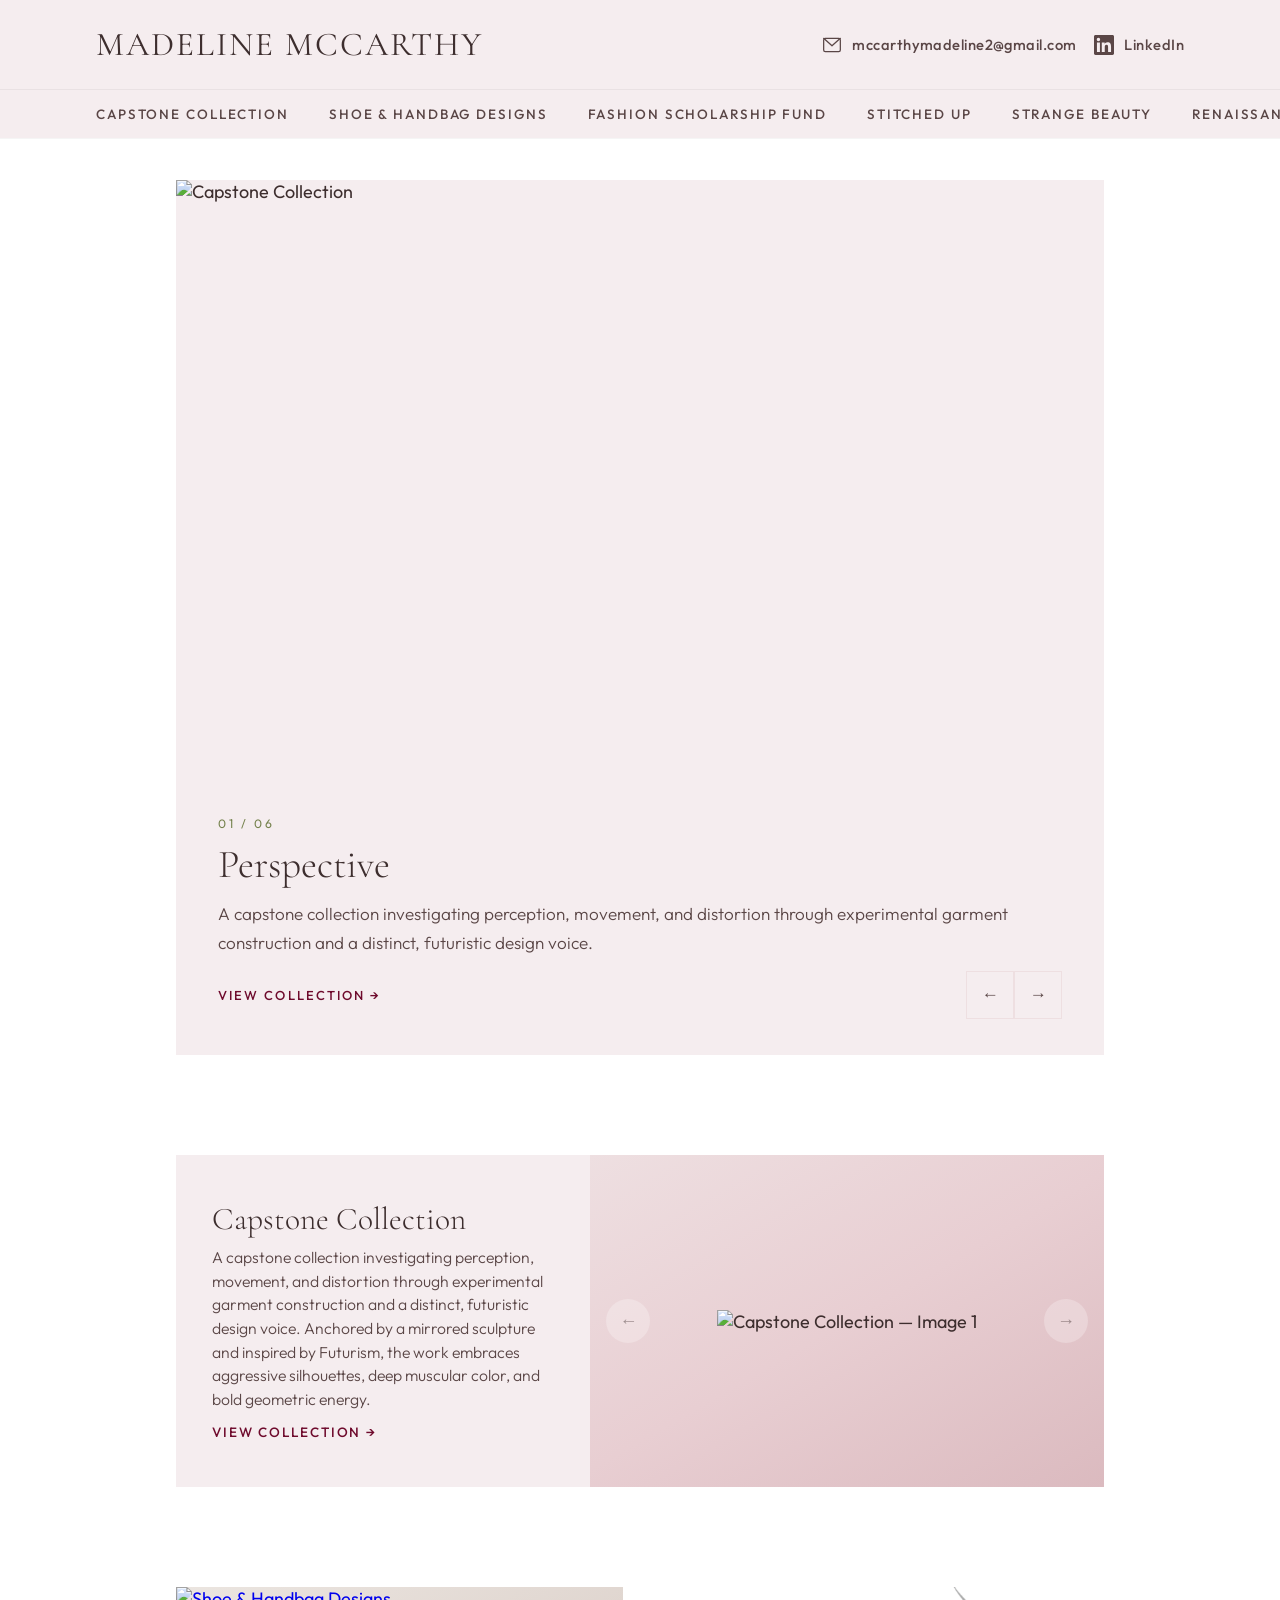
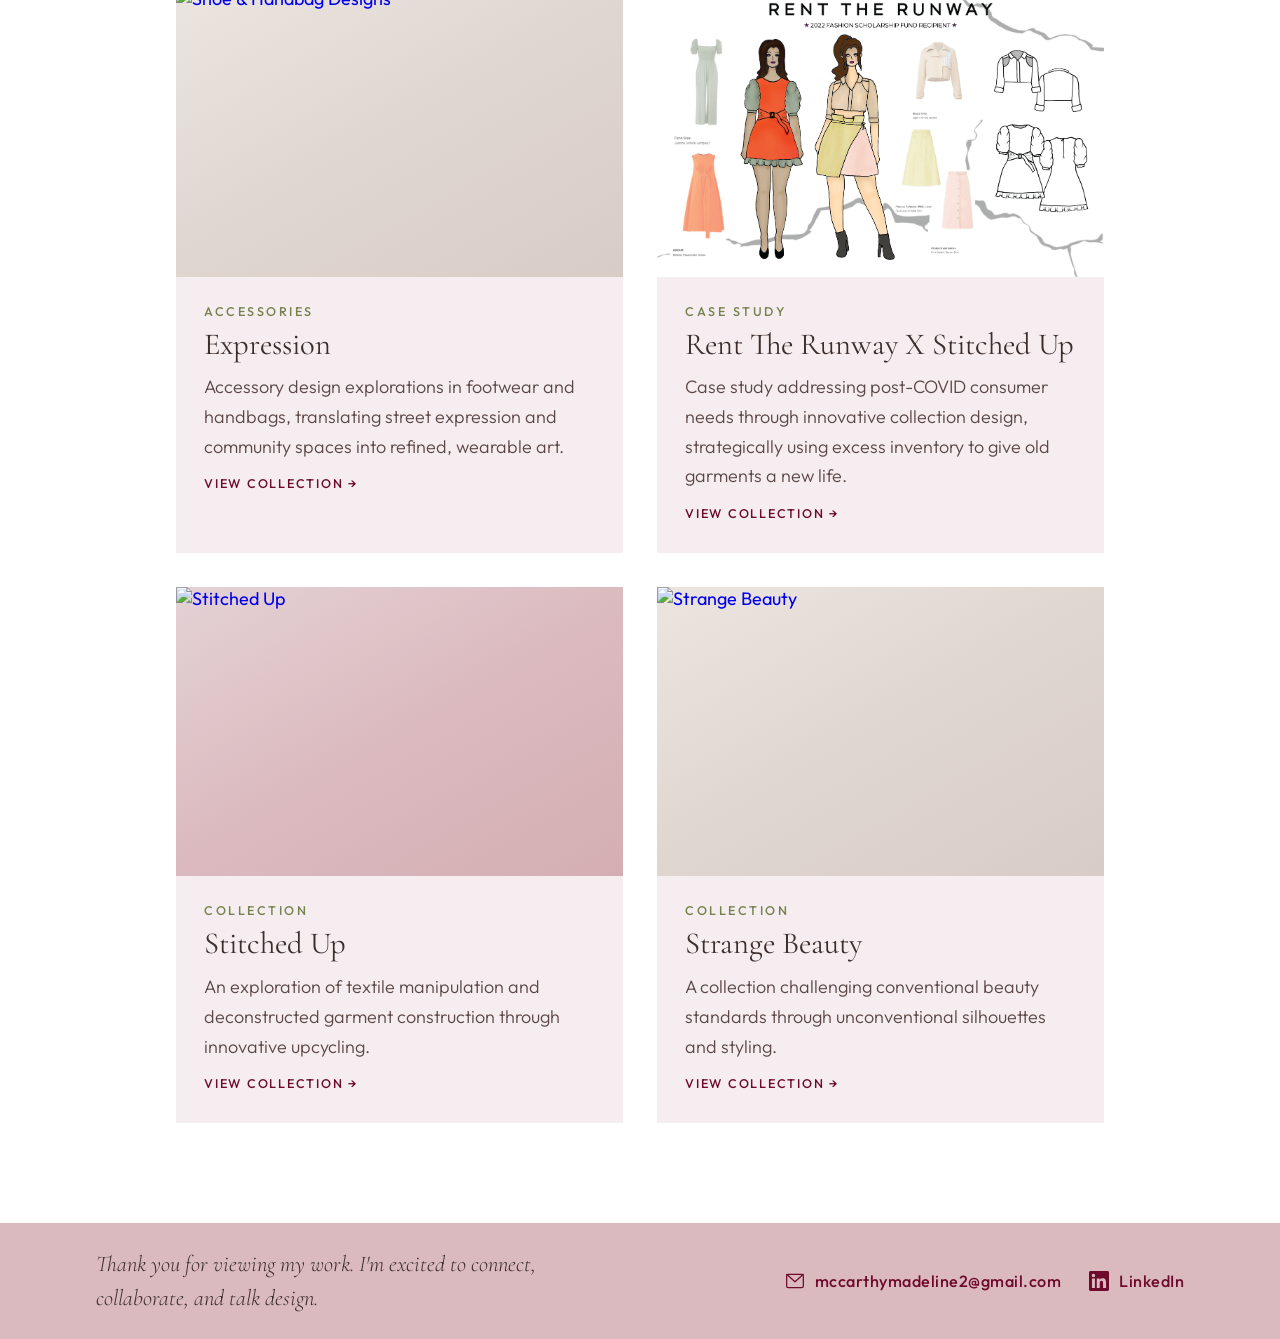
==== commit 537199be: "fix: correct featured-section copy and decouple hero title update from link element Co-authored-by: " ====
--- a/index.html
+++ b/index.html
@@ -21,7 +21,7 @@
                     <svg class="c-icon" viewBox="0 0 24 24" fill="none" stroke="currentColor" stroke-width="1.5" stroke-linecap="round" stroke-linejoin="round"><rect x="2" y="4" width="20" height="16" rx="2"/><path d="M22 4L12 13L2 4"/></svg>
                     mccarthymadeline2@gmail.com
                 </a>
-                <a href="https://www.linkedin.com/in/madeline-mccarthy-31020b167" target="_blank" class="contact-link">
+                <a href="https://www.linkedin.com/in/madeline-mccarthy-31020b167" target="_blank" rel="noopener" class="contact-link">
                     <svg class="c-icon" viewBox="0 0 24 24" fill="currentColor"><path d="M20.447 20.452h-3.554v-5.569c0-1.328-.027-3.037-1.852-3.037-1.853 0-2.136 1.445-2.136 2.939v5.667H9.351V9h3.414v1.561h.046c.477-.9 1.637-1.85 3.37-1.85 3.601 0 4.267 2.37 4.267 5.455v6.286zM5.337 7.433a2.062 2.062 0 01-2.063-2.065 2.064 2.064 0 112.063 2.065zm1.782 13.019H3.555V9h3.564v11.452zM22.225 0H1.771C.792 0 0 .774 0 1.729v20.542C0 23.227.792 24 1.771 24h20.451C23.2 24 24 23.227 24 22.271V1.729C24 .774 23.2 0 22.222 0h.003z"/></svg>
                     LinkedIn
                 </a>
@@ -42,7 +42,7 @@
                     <svg class="c-icon" viewBox="0 0 24 24" fill="none" stroke="currentColor" stroke-width="1.5" stroke-linecap="round" stroke-linejoin="round"><rect x="2" y="4" width="20" height="16" rx="2"/><path d="M22 4L12 13L2 4"/></svg>
                     mccarthymadeline2@gmail.com
                 </a>
-                <a href="https://www.linkedin.com/in/madeline-mccarthy-31020b167" target="_blank" class="contact-link">
+                <a href="https://www.linkedin.com/in/madeline-mccarthy-31020b167" target="_blank" rel="noopener" class="contact-link">
                     <svg class="c-icon" viewBox="0 0 24 24" fill="currentColor"><path d="M20.447 20.452h-3.554v-5.569c0-1.328-.027-3.037-1.852-3.037-1.853 0-2.136 1.445-2.136 2.939v5.667H9.351V9h3.414v1.561h.046c.477-.9 1.637-1.85 3.37-1.85 3.601 0 4.267 2.37 4.267 5.455v6.286zM5.337 7.433a2.062 2.062 0 01-2.063-2.065 2.064 2.064 0 112.063 2.065zm1.782 13.019H3.555V9h3.564v11.452zM22.225 0H1.771C.792 0 0 .774 0 1.729v20.542C0 23.227.792 24 1.771 24h20.451C23.2 24 24 23.227 24 22.271V1.729C24 .774 23.2 0 22.222 0h.003z"/></svg>
                     LinkedIn
                 </a>
@@ -85,7 +85,7 @@
         <div class="featured">
             <div class="featured-text">
                 <h2>Capstone Collection</h2>
-                <p>This case study explores how Rent the Runway responds to post-COVID consumer expectations by transforming excess inventory into exclusive, upcycled garments. The collection prioritizes sustainability and purpose-driven design, giving existing pieces a renewed life while reducing fashion waste.</p>
+                <p>A capstone collection investigating perception, movement, and distortion through experimental garment construction and a distinct, futuristic design voice. Anchored by a mirrored sculpture and inspired by Futurism, the work embraces aggressive silhouettes, deep muscular color, and bold geometric energy.</p>
                 <a href="senior-thesis.html" class="featured-cta">View Collection &rarr;</a>
             </div>
             <div class="feat-ss" id="featSS">
@@ -151,7 +151,7 @@
                     <svg class="c-icon" viewBox="0 0 24 24" fill="none" stroke="currentColor" stroke-width="1.5" stroke-linecap="round" stroke-linejoin="round"><rect x="2" y="4" width="20" height="16" rx="2"/><path d="M22 4L12 13L2 4"/></svg>
                     mccarthymadeline2@gmail.com
                 </a>
-                <a href="https://www.linkedin.com/in/madeline-mccarthy-31020b167" target="_blank" class="contact-link">
+                <a href="https://www.linkedin.com/in/madeline-mccarthy-31020b167" target="_blank" rel="noopener" class="contact-link">
                     <svg class="c-icon" viewBox="0 0 24 24" fill="currentColor"><path d="M20.447 20.452h-3.554v-5.569c0-1.328-.027-3.037-1.852-3.037-1.853 0-2.136 1.445-2.136 2.939v5.667H9.351V9h3.414v1.561h.046c.477-.9 1.637-1.85 3.37-1.85 3.601 0 4.267 2.37 4.267 5.455v6.286zM5.337 7.433a2.062 2.062 0 01-2.063-2.065 2.064 2.064 0 112.063 2.065zm1.782 13.019H3.555V9h3.564v11.452zM22.225 0H1.771C.792 0 0 .774 0 1.729v20.542C0 23.227.792 24 1.771 24h20.451C23.2 24 24 23.227 24 22.271V1.729C24 .774 23.2 0 22.222 0h.003z"/></svg>
                     LinkedIn
                 </a>
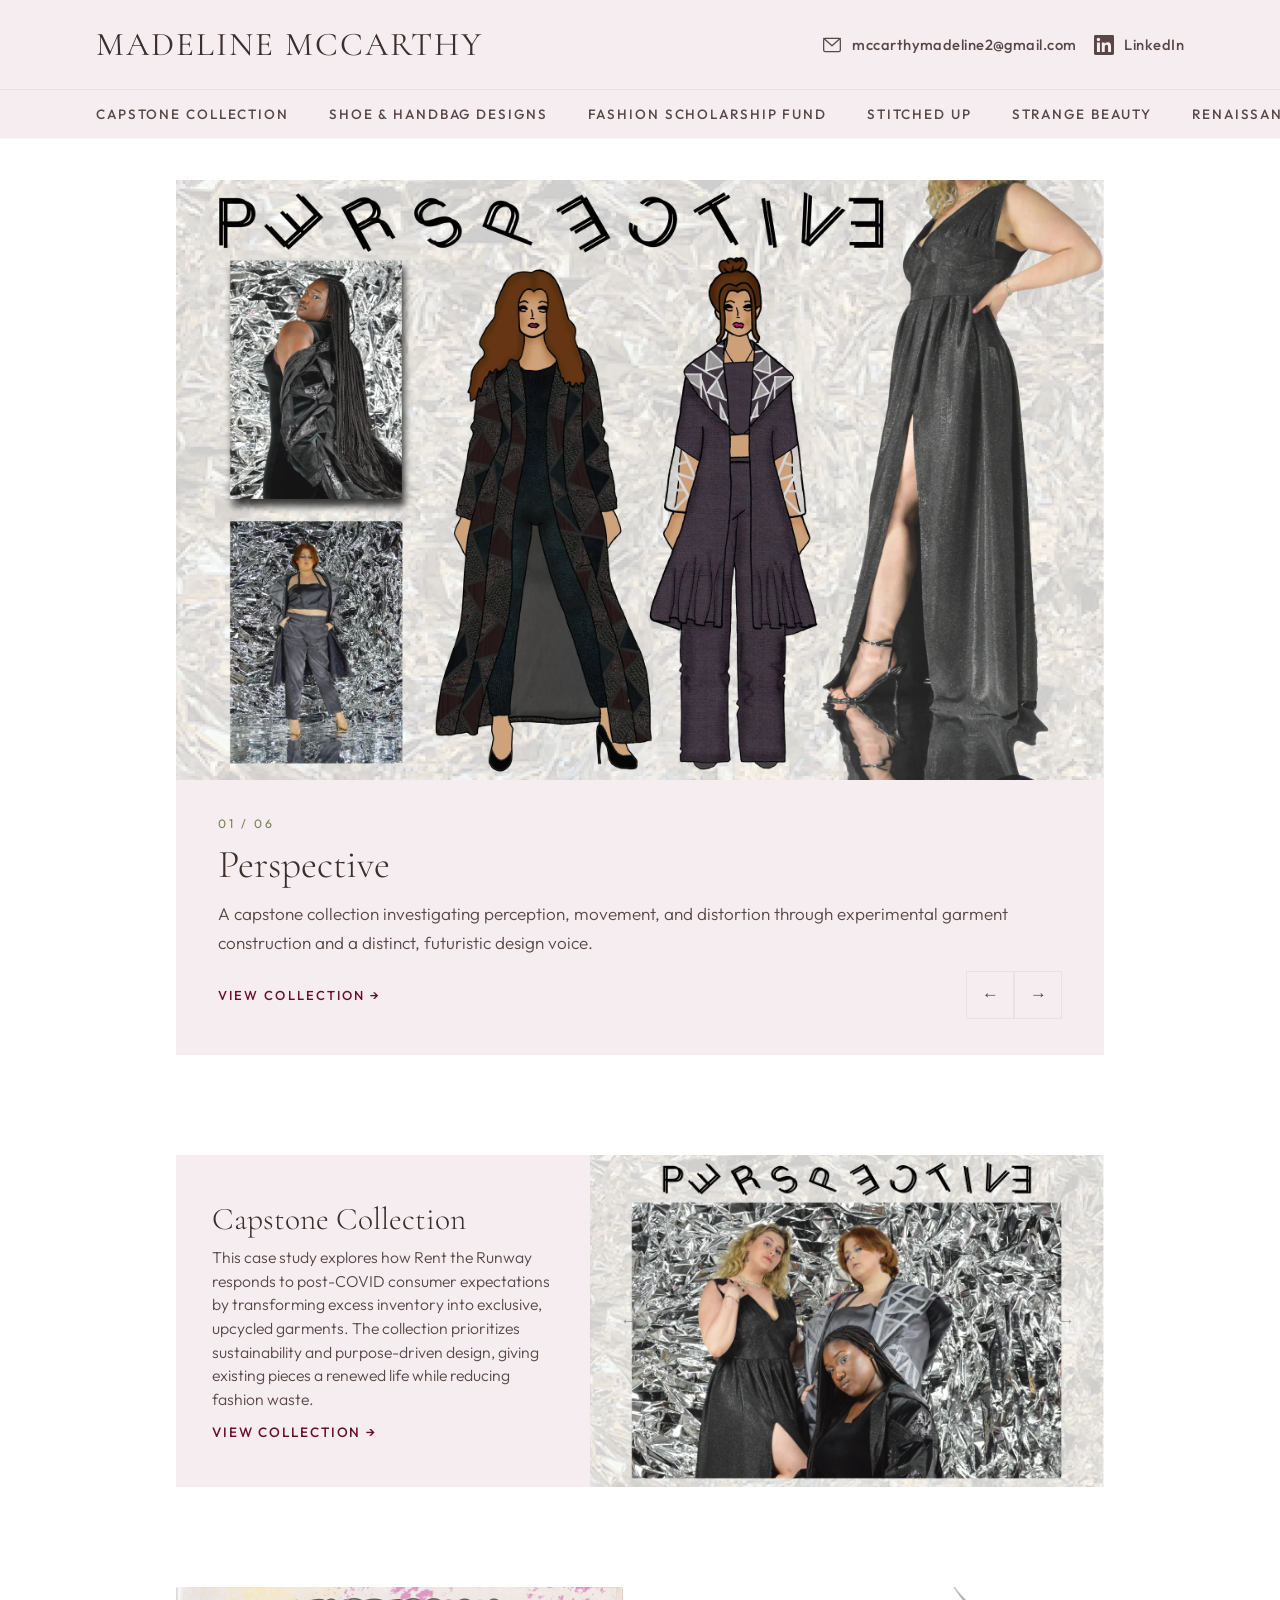
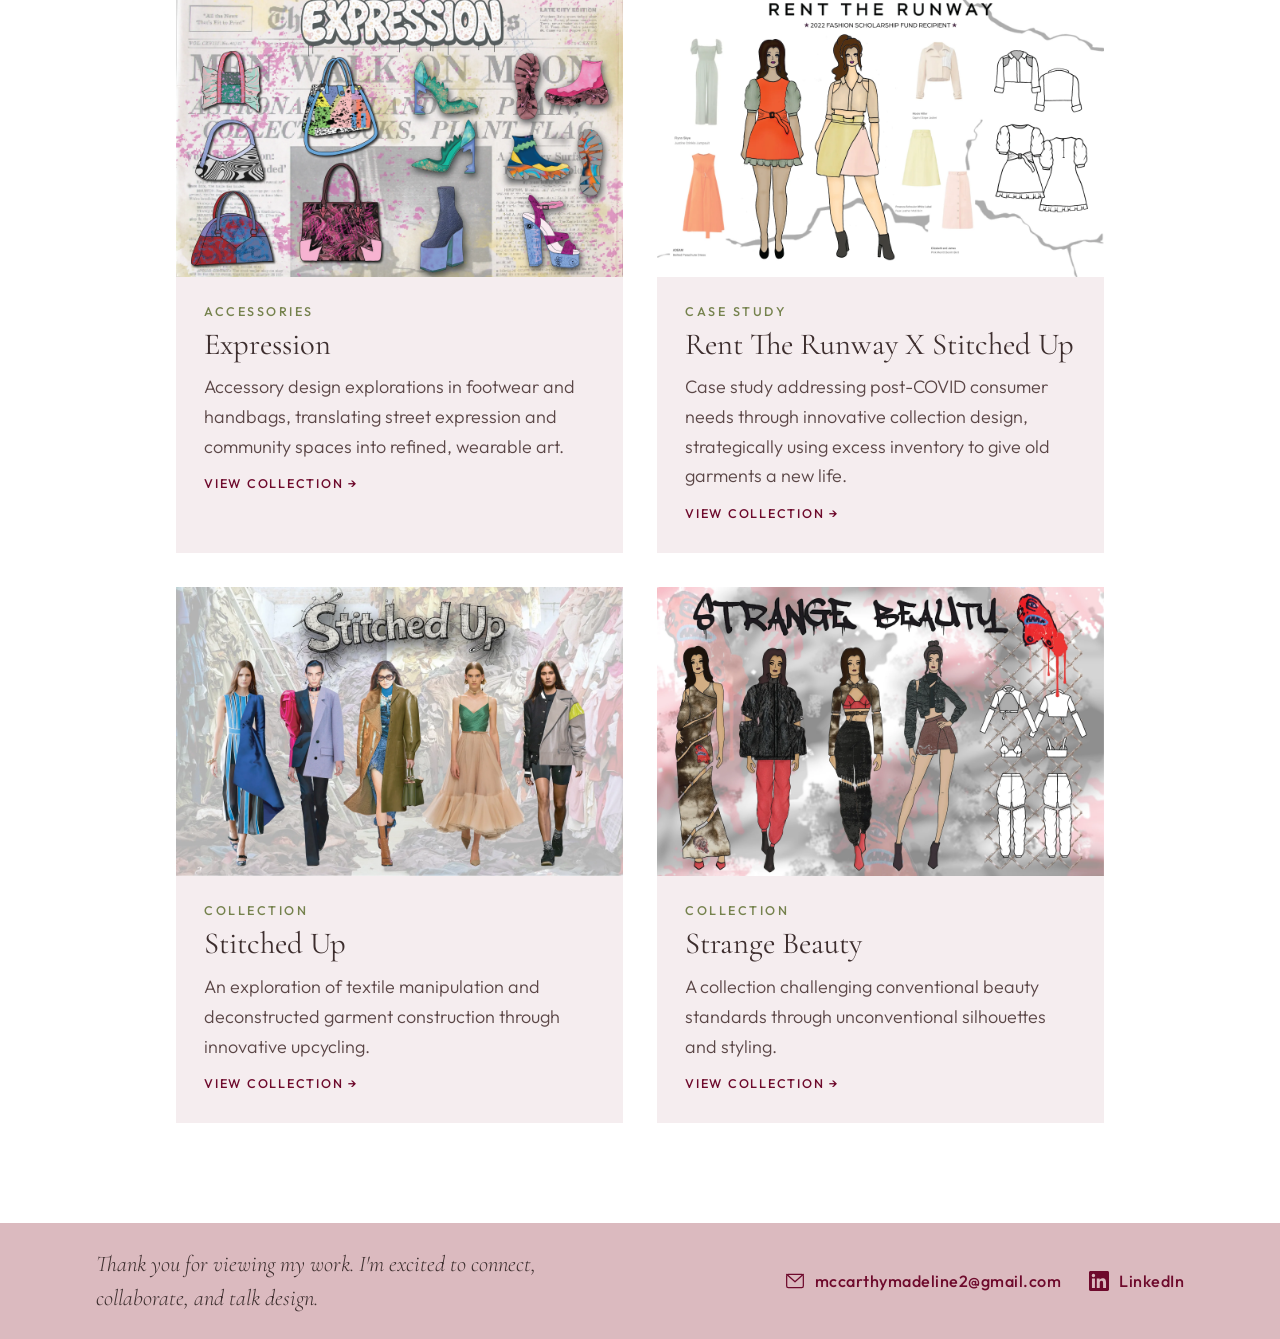
==== commit 4d3befdc: "perf(images): downscale 5100x3300 PNGs to 2244x1452 WebP (760MB -> 33MB) Resized strictly proportion" ====
--- a/index.html
+++ b/index.html
@@ -21,7 +21,7 @@
                     <svg class="c-icon" viewBox="0 0 24 24" fill="none" stroke="currentColor" stroke-width="1.5" stroke-linecap="round" stroke-linejoin="round"><rect x="2" y="4" width="20" height="16" rx="2"/><path d="M22 4L12 13L2 4"/></svg>
                     mccarthymadeline2@gmail.com
                 </a>
-                <a href="https://www.linkedin.com/in/madeline-mccarthy-31020b167" target="_blank" rel="noopener" class="contact-link">
+                <a href="https://www.linkedin.com/in/madeline-mccarthy-31020b167" target="_blank" class="contact-link">
                     <svg class="c-icon" viewBox="0 0 24 24" fill="currentColor"><path d="M20.447 20.452h-3.554v-5.569c0-1.328-.027-3.037-1.852-3.037-1.853 0-2.136 1.445-2.136 2.939v5.667H9.351V9h3.414v1.561h.046c.477-.9 1.637-1.85 3.37-1.85 3.601 0 4.267 2.37 4.267 5.455v6.286zM5.337 7.433a2.062 2.062 0 01-2.063-2.065 2.064 2.064 0 112.063 2.065zm1.782 13.019H3.555V9h3.564v11.452zM22.225 0H1.771C.792 0 0 .774 0 1.729v20.542C0 23.227.792 24 1.771 24h20.451C23.2 24 24 23.227 24 22.271V1.729C24 .774 23.2 0 22.222 0h.003z"/></svg>
                     LinkedIn
                 </a>
@@ -42,7 +42,7 @@
                     <svg class="c-icon" viewBox="0 0 24 24" fill="none" stroke="currentColor" stroke-width="1.5" stroke-linecap="round" stroke-linejoin="round"><rect x="2" y="4" width="20" height="16" rx="2"/><path d="M22 4L12 13L2 4"/></svg>
                     mccarthymadeline2@gmail.com
                 </a>
-                <a href="https://www.linkedin.com/in/madeline-mccarthy-31020b167" target="_blank" rel="noopener" class="contact-link">
+                <a href="https://www.linkedin.com/in/madeline-mccarthy-31020b167" target="_blank" class="contact-link">
                     <svg class="c-icon" viewBox="0 0 24 24" fill="currentColor"><path d="M20.447 20.452h-3.554v-5.569c0-1.328-.027-3.037-1.852-3.037-1.853 0-2.136 1.445-2.136 2.939v5.667H9.351V9h3.414v1.561h.046c.477-.9 1.637-1.85 3.37-1.85 3.601 0 4.267 2.37 4.267 5.455v6.286zM5.337 7.433a2.062 2.062 0 01-2.063-2.065 2.064 2.064 0 112.063 2.065zm1.782 13.019H3.555V9h3.564v11.452zM22.225 0H1.771C.792 0 0 .774 0 1.729v20.542C0 23.227.792 24 1.771 24h20.451C23.2 24 24 23.227 24 22.271V1.729C24 .774 23.2 0 22.222 0h.003z"/></svg>
                     LinkedIn
                 </a>
@@ -55,12 +55,12 @@
         <div class="content-wrap">
             <div class="hero-card">
                 <div class="hero-card-image" id="heroImageWrap">
-                    <div class="hero-slide active"><img src="images/hero/01_Website_Title_Pgs_SS3_Perspective.png" alt="Capstone Collection"></div>
-                    <div class="hero-slide"><img src="images/hero/02_Website_Title_Pgs_SS2_Expression.png" alt="Shoe &amp; Handbag Designs"></div>
-                    <div class="hero-slide"><img src="images/hero/03_Website_Title_Pgs_SS1_RTR_X_Stitched_Up.png" alt="Fashion Scholarship Fund"></div>
-                    <div class="hero-slide"><img src="images/hero/04_Website_Title_Pgs_SS5_Stitched_Up.png" alt="Stitched Up"></div>
-                    <div class="hero-slide"><img src="images/hero/05_Website_Title_Pgs_SS4_Strange_Beauty.png" alt="Strange Beauty"></div>
-                    <div class="hero-slide"><img src="images/hero/06_Website_Title_Pgs_SS6_Renaissance_Romance.png" alt="Renaissance Romance"></div>
+                    <div class="hero-slide active"><img src="images/hero/01_Website_Title_Pgs_SS3_Perspective.webp" alt="Capstone Collection"></div>
+                    <div class="hero-slide"><img src="images/hero/02_Website_Title_Pgs_SS2_Expression.webp" alt="Shoe &amp; Handbag Designs"></div>
+                    <div class="hero-slide"><img src="images/hero/03_Website_Title_Pgs_SS1_RTR_X_Stitched_Up.webp" alt="Fashion Scholarship Fund"></div>
+                    <div class="hero-slide"><img src="images/hero/04_Website_Title_Pgs_SS5_Stitched_Up.webp" alt="Stitched Up"></div>
+                    <div class="hero-slide"><img src="images/hero/05_Website_Title_Pgs_SS4_Strange_Beauty.webp" alt="Strange Beauty"></div>
+                    <div class="hero-slide"><img src="images/hero/06_Website_Title_Pgs_SS6_Renaissance_Romance.webp" alt="Renaissance Romance"></div>
                 </div>
                 <div class="hero-card-info">
                     <div class="hero-card-text">
@@ -85,14 +85,14 @@
         <div class="featured">
             <div class="featured-text">
                 <h2>Capstone Collection</h2>
-                <p>A capstone collection investigating perception, movement, and distortion through experimental garment construction and a distinct, futuristic design voice. Anchored by a mirrored sculpture and inspired by Futurism, the work embraces aggressive silhouettes, deep muscular color, and bold geometric energy.</p>
+                <p>This case study explores how Rent the Runway responds to post-COVID consumer expectations by transforming excess inventory into exclusive, upcycled garments. The collection prioritizes sustainability and purpose-driven design, giving existing pieces a renewed life while reducing fashion waste.</p>
                 <a href="senior-thesis.html" class="featured-cta">View Collection &rarr;</a>
             </div>
             <div class="feat-ss" id="featSS">
-                <div class="feat-slide active"><div class="ph ph-blush"><img src="images/featured/01_Website_Title_Pgs_Highlight_Perspective_1.png" alt="Capstone Collection — Image 1"></div></div>
-                <div class="feat-slide"><div class="ph ph-silver"><img src="images/featured/02_Website_Title_Pgs_Highlight_Perspective_2.png" alt="Capstone Collection — Image 2"></div></div>
-                <div class="feat-slide"><div class="ph ph-blush"><img src="images/featured/03_Website_Title_Pgs_Highlight_Perspective_3.png" alt="Capstone Collection — Image 3"></div></div>
-                <div class="feat-slide"><div class="ph ph-silver"><img src="images/featured/04_Website_Title_Pgs_Highlight_Perspective_4.png" alt="Capstone Collection — Image 4"></div></div>
+                <div class="feat-slide active"><div class="ph ph-blush"><img src="images/featured/01_Website_Title_Pgs_Highlight_Perspective_1.webp" alt="Capstone Collection — Image 1"></div></div>
+                <div class="feat-slide"><div class="ph ph-silver"><img src="images/featured/02_Website_Title_Pgs_Highlight_Perspective_2.webp" alt="Capstone Collection — Image 2"></div></div>
+                <div class="feat-slide"><div class="ph ph-blush"><img src="images/featured/03_Website_Title_Pgs_Highlight_Perspective_3.webp" alt="Capstone Collection — Image 3"></div></div>
+                <div class="feat-slide"><div class="ph ph-silver"><img src="images/featured/04_Website_Title_Pgs_Highlight_Perspective_4.webp" alt="Capstone Collection — Image 4"></div></div>
 
                 <button class="feat-arrow feat-arrow--prev" id="featPrev" aria-label="Previous">&#8592;</button>
                 <button class="feat-arrow feat-arrow--next" id="featNext" aria-label="Next">&#8594;</button>
@@ -104,7 +104,7 @@
     <div class="content-wrap works-wrap">
         <div class="works-grid">
             <a href="shoe-handbag.html" class="work-card">
-                <div class="work-card-image"><div class="ph ph-light"><img src="images/cards/01_Website_Title_Pgs_SS2_Expression.png" alt="Shoe &amp; Handbag Designs"></div></div>
+                <div class="work-card-image"><div class="ph ph-light"><img src="images/cards/01_Website_Title_Pgs_SS2_Expression.webp" alt="Shoe &amp; Handbag Designs"></div></div>
                 <div class="work-card-body">
                     <div class="work-card-tag">Accessories</div>
                     <h3>Expression</h3>
@@ -113,7 +113,7 @@
                 </div>
             </a>
             <a href="fsf-case-study.html" class="work-card">
-                <div class="work-card-image"><div class="ph ph-blush"><img src="images/cards/02_Website_Title_Pgs_SS1_RTR_X_Stitched_Up.png" alt="Fashion Scholarship Fund"></div></div>
+                <div class="work-card-image"><div class="ph ph-blush"><img src="images/cards/02_Website_Title_Pgs_SS1_RTR_X_Stitched_Up.webp" alt="Fashion Scholarship Fund"></div></div>
                 <div class="work-card-body">
                     <div class="work-card-tag">Case Study</div>
                     <h3>Rent The Runway X Stitched&#160;Up</h3>
@@ -122,7 +122,7 @@
                 </div>
             </a>
             <a href="stitched-up.html" class="work-card">
-                <div class="work-card-image"><div class="ph ph-silver"><img src="images/cards/03_Website_Title_Pgs_SS5_Stitched_Up.png" alt="Stitched Up"></div></div>
+                <div class="work-card-image"><div class="ph ph-silver"><img src="images/cards/03_Website_Title_Pgs_SS5_Stitched_Up.webp" alt="Stitched Up"></div></div>
                 <div class="work-card-body">
                     <div class="work-card-tag">Collection</div>
                     <h3>Stitched Up</h3>
@@ -131,7 +131,7 @@
                 </div>
             </a>
             <a href="strange-beauty.html" class="work-card">
-                <div class="work-card-image"><div class="ph ph-light"><img src="images/cards/04_Website_Title_Pgs_SS4_Strange_Beauty.png" alt="Strange Beauty"></div></div>
+                <div class="work-card-image"><div class="ph ph-light"><img src="images/cards/04_Website_Title_Pgs_SS4_Strange_Beauty.webp" alt="Strange Beauty"></div></div>
                 <div class="work-card-body">
                     <div class="work-card-tag">Collection</div>
                     <h3>Strange Beauty</h3>
@@ -151,7 +151,7 @@
                     <svg class="c-icon" viewBox="0 0 24 24" fill="none" stroke="currentColor" stroke-width="1.5" stroke-linecap="round" stroke-linejoin="round"><rect x="2" y="4" width="20" height="16" rx="2"/><path d="M22 4L12 13L2 4"/></svg>
                     mccarthymadeline2@gmail.com
                 </a>
-                <a href="https://www.linkedin.com/in/madeline-mccarthy-31020b167" target="_blank" rel="noopener" class="contact-link">
+                <a href="https://www.linkedin.com/in/madeline-mccarthy-31020b167" target="_blank" class="contact-link">
                     <svg class="c-icon" viewBox="0 0 24 24" fill="currentColor"><path d="M20.447 20.452h-3.554v-5.569c0-1.328-.027-3.037-1.852-3.037-1.853 0-2.136 1.445-2.136 2.939v5.667H9.351V9h3.414v1.561h.046c.477-.9 1.637-1.85 3.37-1.85 3.601 0 4.267 2.37 4.267 5.455v6.286zM5.337 7.433a2.062 2.062 0 01-2.063-2.065 2.064 2.064 0 112.063 2.065zm1.782 13.019H3.555V9h3.564v11.452zM22.225 0H1.771C.792 0 0 .774 0 1.729v20.542C0 23.227.792 24 1.771 24h20.451C23.2 24 24 23.227 24 22.271V1.729C24 .774 23.2 0 22.222 0h.003z"/></svg>
                     LinkedIn
                 </a>
